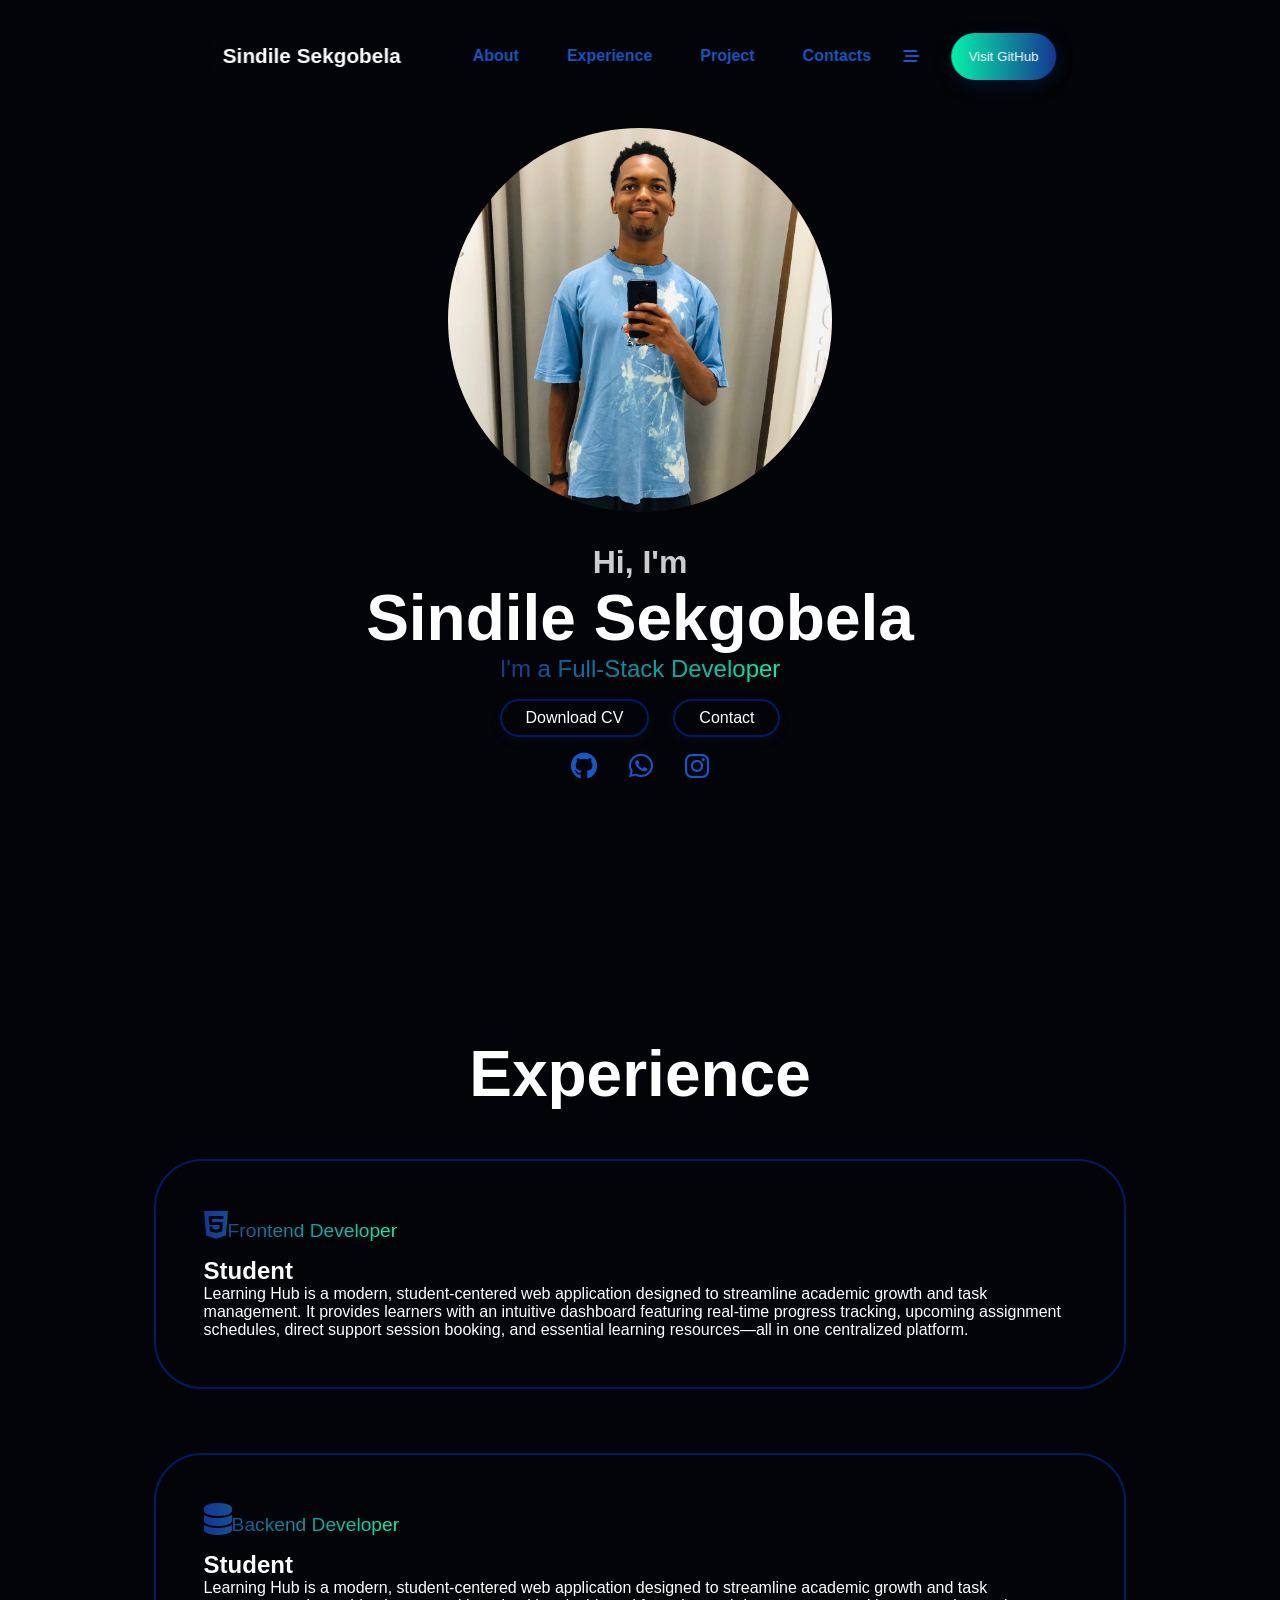
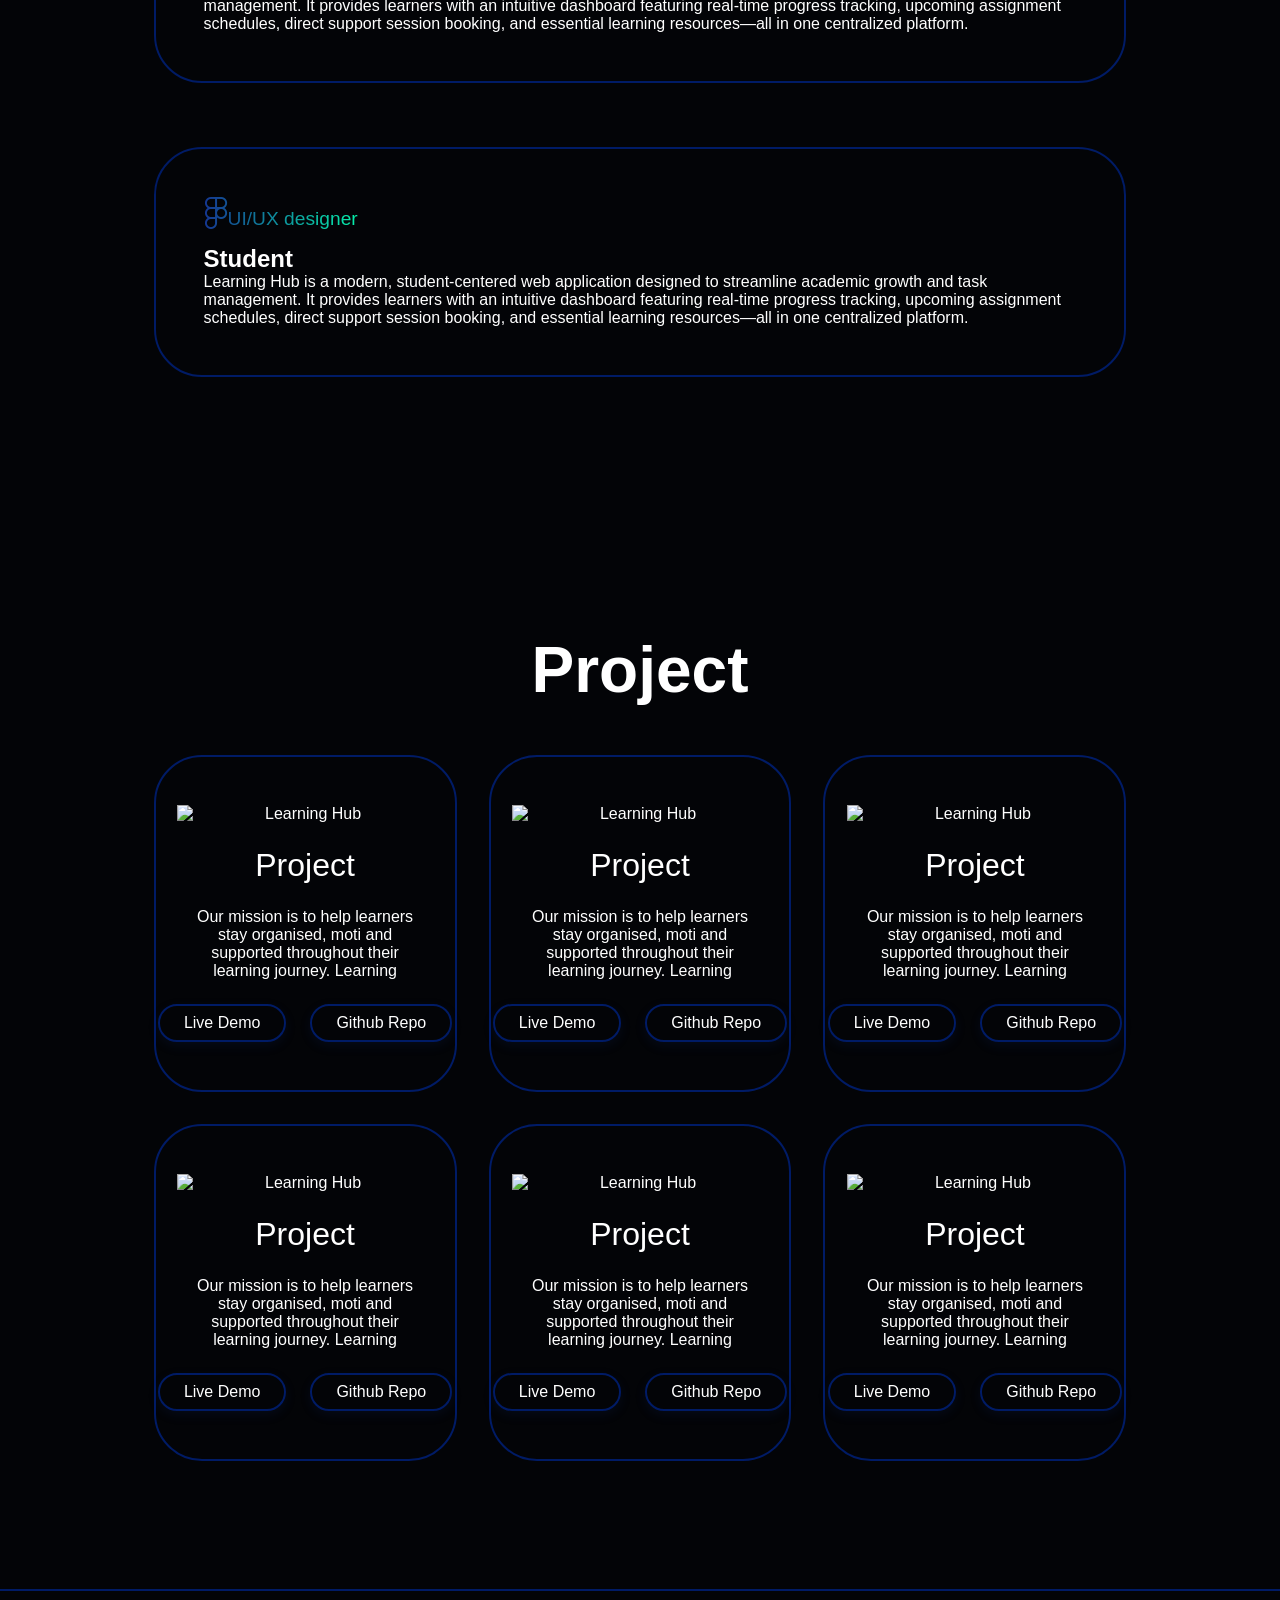
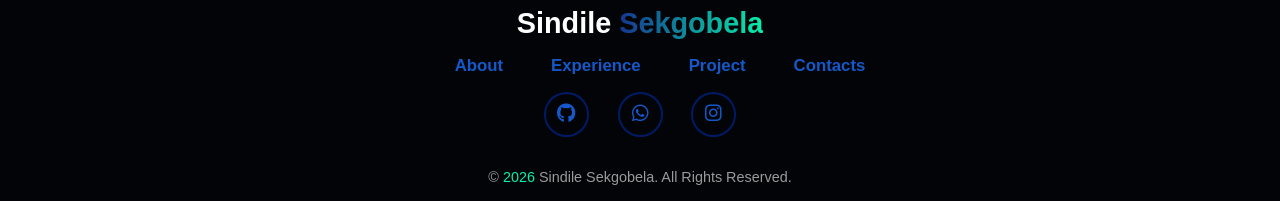
==== html/index.html @ c1a30d66 "first commit" ====
<!DOCTYPE html>
<html lang="en">
<head>
  <meta charset="UTF-8">
  <meta name="viewport" content="width=device-width, initial-scale=1.0">
  <title>Portfolio</title>
  <link rel="stylesheet" href="../css/index.css">
  <link rel="stylesheet" href="https://cdnjs.cloudflare.com/ajax/libs/font-awesome/6.5.1/css/all.min.css">
</head>
<body>
  
<header class="header">
  <a href="index.html" class="logo">
    <span>Sindile Sekgobela</span>
  </a>
  <ul class="nav-links">
    <li>
      <a href="#about" class="nav-item">About</a>
    </li>
    <li>
      <a href="#experience" class="nav-item">Experience</a>
    </li>
    <li>
      <a href="#projects" class="nav-item">Project</a>
    </li>
    <li>
      <a href="#contacts" class="nav-item">Contacts</a>
    </li>
  </ul>
  <i class="fa-solid fa-bars-staggered" id="info-box"></i>

  <button class="visit-btn" data-url="https://github.com/Sindile10">Visit GitHub</button>
</header>

<main>
  <section class="about" id="about">
    <div class="about-container">
      <img src="../img/profile3.jpg" alt="Sindile Sekgobela Profile">

      <div class="info-box">

        <div class="text">
          <h3>Hi, I'm</h3>
          <h1>Sindile Sekgobela</h1>
          <span>I'm a Full-Stack Developer</span>
        </div>

        <div class="btn-group">
          <div class="btn">Download CV</div>
          <div class="btn">Contact</div>
        </div>

        <div class="socials">
          <a href="#" class="social-icon" data-url="https://github.com/Sindile10" aria-label="GitHub"><i class="fa-brands fa-github"></i></a>
          <a href="#" class="social-icon" data-url="https://wa.me/0724755319" aria-label="WhatsApp"><i class="fa-brands fa-whatsapp"></i></a>
          <a href="#" class="social-icon" data-url="https://www.instagram.com/bunn_bunn1015" aria-label="Instagram"><i class="fa-brands fa-instagram"></i></a>

        </div>

      </div>
    </div>
  </section>

  <section class="experience" id="experience">

    <h2 class="section-title">Experience</h2>

    <div class="experience-info">

      <div class="grid-card">
        <span><i class="fa-brands fa-html5"></i>Frontend Developer</span>
        <h2>Student</h2>
        <p>Learning Hub is a modern, student-centered web application designed to streamline academic growth and task management. It provides learners with an intuitive dashboard featuring real-time progress tracking, upcoming assignment schedules, direct support session booking, and essential learning resources—all in one centralized platform.</p>
      </div>
      <div class="grid-card">
        <span><i class="fa-solid fa-database"></i>Backend Developer</span>
        <h2>Student</h2>
        <p>Learning Hub is a modern, student-centered web application designed to streamline academic growth and task management. It provides learners with an intuitive dashboard featuring real-time progress tracking, upcoming assignment schedules, direct support session booking, and essential learning resources—all in one centralized platform.</p>
      </div>
      
      <div class="grid-card">
        <span><i class="fa-brands fa-figma"></i>UI/UX designer</span>
        <h2>Student</h2>
        <p>Learning Hub is a modern, student-centered web application designed to streamline academic growth and task management. It provides learners with an intuitive dashboard featuring real-time progress tracking, upcoming assignment schedules, direct support session booking, and essential learning resources—all in one centralized platform.</p>
      </div>
    </div>
  </section>  

  <section class="projects" id="projects">
    
    <h2 class="section-title">Project</h2>

    <div class="project-grid">

      <div class="project-card">

        <img src="https://placehold.co/300x200/153691/ffffff?text=Learning+Hub" alt="Learning Hub" >
        <h3>Project</h3>
        <p>Our mission is to help learners stay organised, moti and supported throughout their learning journey. Learning</p>
        <div class="btn-group">
          <div class="btn" data-url="https://example.com">Live Demo</div>
          <div class="btn" data-url="https://github.com/Sindile10">Github Repo</div>
        </div>
      </div>
      
      <div class="project-card">

        <img src="https://placehold.co/300x200/153691/ffffff?text=Learning+Hub" alt="Learning Hub" >
        <h3>Project</h3>
        <p>Our mission is to help learners stay organised, moti and supported throughout their learning journey. Learning</p>
        <div class="btn-group">
          <div class="btn" data-url="https://example.com">Live Demo</div>
          <div class="btn" data-url="https://github.com/Sindile10">Github Repo</div>
        </div>
      </div>

      <div class="project-card">

        <img src="https://placehold.co/300x200/153691/ffffff?text=Learning+Hub" alt="Learning Hub" >
        <h3>Project</h3>
        <p>Our mission is to help learners stay organised, moti and supported throughout their learning journey. Learning</p>
        <div class="btn-group">
          <div class="btn" data-url="https://example.com">Live Demo</div>
          <div class="btn" data-url="https://github.com/Sindile10">Github Repo</div>
        </div>
      </div>

      <div class="project-card">

        <img src="https://placehold.co/300x200/153691/ffffff?text=Learning+Hub" alt="Learning Hub" >
        <h3>Project</h3>
        <p>Our mission is to help learners stay organised, moti and supported throughout their learning journey. Learning</p>
        <div class="btn-group">
          <div class="btn" data-url="https://example.com">Live Demo</div>
          <div class="btn" data-url="https://github.com/Sindile10">Github Repo</div>
        </div>
      </div>

      <div class="project-card">

        <img src="https://placehold.co/300x200/153691/ffffff?text=Learning+Hub" alt="Learning Hub" >
        <h3>Project</h3>
        <p>Our mission is to help learners stay organised, moti and supported throughout their learning journey. Learning</p>
        <div class="btn-group">
          <div class="btn" data-url="https://example.com">Live Demo</div>
          <div class="btn" data-url="https://github.com/Sindile10">Github Repo</div>
        </div>
      </div>

      <div class="project-card">

        <img src="https://placehold.co/300x200/153691/ffffff?text=Learning+Hub" alt="Learning Hub" >
        <h3>Project</h3>
        <p>Our mission is to help learners stay organised, moti and supported throughout their learning journey. Learning</p>
        <div class="btn-group">
          <div class="btn" data-url="https://example.com">Live Demo</div>
          <div class="btn" data-url="https://github.com/Sindile10">Github Repo</div>
        </div>
      </div>
    </div>
  </section>
</main>

<!-- Centered Footer Section -->
<footer class="footer" id="contacts">
  <div class="footer-container">
    <a href="#about" class="footer-logo">
      Sindile <span>Sekgobela</span>
    </a>

    <ul class="footer-links">
      <li><a href="#about">About</a></li>
      <li><a href="#experience">Experience</a></li>
      <li><a href="#projects">Project</a></li>
      <li><a href="#contacts">Contacts</a></li>
    </ul>

    <div class="footer-socials">
      <a href="#" class="social-link" data-url="https://github.com/Sindile10" aria-label="GitHub"><i class="fa-brands fa-github"></i></a>
      <a href="#" class="social-link" data-url="https://wa.me/0724755319" aria-label="WhatsApp"><i class="fa-brands fa-whatsapp"></i></a>
      <a href="#" class="social-link" data-url="https://www.instagram.com/bunn_bunn1015" aria-label="Instagram"><i class="fa-brands fa-instagram"></i></a>
    </div>

    <div class="footer-divider"></div>

    <p class="footer-copyright">
      &copy; <span id="year">2026</span> Sindile Sekgobela. All Rights Reserved.
    </p>
  </div>
</footer>

<script src="../js/index.js"></script>
  <script>
  document.getElementById('year').textContent = new Date().getFullYear();
</script>

</body>
</html>
---- css/index.css ----
/* Original Styles preserved exactly */
*{
margin: 0;
padding: auto;
box-sizing: border-box;
font-family: 'Segoe UI', Tahoma, Geneva, Verdana, sans-serif;
text-decoration: none;
scroll-behavior: smooth;
list-style: none;
}
body {
min-height: 100vh;
display: flex;
flex-direction: column;
background-color: #030407;
color: #ffffff;
}
main {
flex: 1;
}
header {
position: fixed;
top: 1rem;
left: 50%;
transform: translateX(-50%);
display: flex;
align-items: center;
gap: 5rem;
justify-content: center;
background-color: #030407;
backdrop-filter: blur(8px);
color: #1558c9;
padding: 0.5rem 1.5rem;
border-radius: 2.5rem;
height: 5rem;
z-index: 1000;
}
.logo {
color: white;
font-size: 1.3rem;
font-weight: 600;
transition: 0.3s ease-in-out;
text-wrap: nowrap;
}
.logo:hover{
transform: scale(1.1);
}
.nav-links {
display: flex;
gap: 3rem;
}
li a{
position: relative;
color: #1558c9;
font-weight: 600;
}
li a::before {
position: absolute;
content: '';
width: 0;
left: 0;
height: 5px;
top: 25px;
border-radius: 1rem;
transition: 0.3s ease-in-out;
background: linear-gradient(to right,#153691, rgb(6, 240, 170));
}
li a:hover::before{
width: 100%;
}
.visit-btn {
padding: 1rem 1.1rem;
border-radius: 2rem;
border: none;
font-weight: 500;
color: white;
cursor: pointer;
text-wrap: nowrap;
transition: transform 0.2s ease, box-shadow 0.2s ease, filter 0.2s ease;
background: linear-gradient(to right,rgb(6, 240, 170), #153691);
box-shadow: 0 6px 18px rgba(21, 54, 145, 0.25);
}
.visit-btn:hover{
background: linear-gradient(to right,#153691, rgb(6, 240, 170));
transform: scale(1.03);
filter: brightness(1.05);
}
.visit-btn:active,
.btn:active {
transform: scale(0.96);
}
.visit-btn:focus-visible,
.btn:focus-visible {
outline: 3px solid rgba(6, 240, 170, 0.8);
outline-offset: 2px;
}
section {
min-height: 100vh;
padding: 8rem 12%;
width: 100%;
position: relative;
}
.about {
display: flex;
align-items: center;
justify-content: center;
}
.about .about-container {
display: flex;
align-items: center;
justify-content: center;
gap: 10rem;
}
.about img{
width: 30vw;
border-radius: 50%;
}
.info-box {
display: flex;
flex-direction: column;
text-align: center;
align-items: center;
justify-content: center;
gap: 1rem;
}
.info-box h3 {
font-size: 2rem;
font-weight: 600;
opacity: 0.8;
}
.info-box h1{
font-size: 4rem;
font-weight: 700;
}
.info-box span {
font-size: 1.5rem;
background: linear-gradient(to right,#153691, rgb(6, 240, 170));
background-clip: text;
-webkit-background-clip: text;
color: transparent;
}
.btn-group {
display: flex;
gap: 1.5rem;
}
.btn {
border-radius: 3rem;
padding: 0.5rem 1.5rem;
border: 2px solid #001b66;
cursor: pointer;
font-weight: 500;
text-wrap: nowrap;
transition: transform 0.2s ease, background 0.2s ease, color 0.2s ease, box-shadow 0.2s ease;
box-shadow: 0 4px 12px rgba(21, 54, 145, 0.12);
}
.btn:hover{
background: linear-gradient(to right,#153691, rgb(6, 240, 170));
color: white;
transform: translateY(-2px);
}
.btn:active {
transform: scale(0.96);
}
.socials {
display: flex;
gap: 2rem;
}

.social-icon,
.social-link {
  display: inline-flex;
  align-items: center;
  justify-content: center;
  text-decoration: none;
  cursor: pointer;
  transition: all 0.3s ease-in-out;
}

.socials i {
font-size: 1.7rem;
transition: ease-in-out;
cursor: pointer;
color: #1558c9;
}
.socials a:hover i,
.footer-socials a:hover i {
transform: scale(1.2);
color: #06f0aa;
}
.socials a:active,
.footer-socials a:active {
transform: scale(0.92);
}
.section-title {
text-align: center;
font-size: 4rem;
font-weight: 600;
margin-bottom: 3rem;
}
.experience-info {
display: flex;
align-items: center;
justify-content: center;
gap: 4rem;
}
.grid {
display: grid;
grid-template-columns: repeat(2,1fr);
gap: 2rem;
}
.grid-card {
border: 2px solid #001b66;
border-radius: 3rem;
padding: 3rem;
display: flex;
flex-direction: column;
align-items: baseline;
justify-content: left;
cursor: pointer;
transition: ease-in-out;
}
.grid-card:hover {
transform: scale(1.05);
background-color: black;
color: white;
}
.grid-card i {
font-size: 2rem;
margin-bottom: 1rem;
}
.grid-card span {
font-size: 1.2rem;
font-weight: 500;
background: linear-gradient(to right,#153691, #06f0aa);
background-clip: text;
-webkit-background-clip: text;
color: transparent;
}
::-webkit-scrollbar{
width: 20px;
}
::-webkit-scrollbar-track {
background-color: white;
}
::-webkit-scrollbar-thumb{
background: linear-gradient(to bottom,#153691, #06f0aa);
border-radius: 3rem;
}
.project-grid {
display: grid;
grid-template-columns: repeat(auto-fit, minmax(300px,1fr));
gap: 2rem;
}
.project-card {
padding: 3rem 2rem;
display: flex;
flex-direction: column;
align-items: center;
justify-content: center;
text-align: center;
gap: 1.5rem;
border: 2px solid #001b66;
border-radius: 3rem;
cursor: pointer;
transition: 0.3s ease-in-out;
}
.project-card:hover {
background-color: black;
color: white;
transform: translateY(-10px) scale(1.03);
}
.project-card img {
width: 20vw;
}
.project-card h3 {
font-size: 2rem;
font-weight: 500;
}

.footer {
width: 100%;
background-color: #030407;
border-top: 2px solid #001b66;
padding: 1rem 2rem 1rem;
display: flex;
flex-direction: column;
align-items: center;
justify-content: center;
text-align: center;
margin-top: auto;
}
.footer-container {
max-width: 800px;
width: 100%;
display: flex;
flex-direction: column;
align-items: center;
gap: 1rem;
text-align: center;
justify-content: center;
}
.footer-logo {
font-size: 1.8rem;
font-weight: 700;
color: #ffffff;
transition: 0.3s ease;
}
.footer-logo span {
background: linear-gradient(to right, #153691, #06f0aa);
background-clip: text;
-webkit-background-clip: text;
color: transparent;
}
.footer-links {
display: flex;
justify-content: center;
align-items: center;
gap: 3rem;
flex-wrap: wrap;
}
.footer-links a {
color: #1558c9;
font-weight: 600;
transition: 0.3s ease-in-out;
font-size: 1.05rem;
}
.footer-links a:hover {
color: #06f0aa;
transform: translateY(-2px);
}
.footer-links a:active {
transform: scale(0.96);
}
.footer-socials {
display: flex;
justify-content: center;
gap: 1.8rem;
}
.footer-socials a {
width: 45px;
height: 45px;
border-radius: 50%;
border: 2px solid #001b66;
display: flex;
align-items: center;
justify-content: center;
color: #1558c9;
font-size: 1.2rem;
transition: all 0.3s ease-in-out;
background: rgba(3, 4, 7, 0.6);
cursor: pointer;
}
.footer-socials a:hover {
background: linear-gradient(to right, #153691, #06f0aa);
color: #ffffff;
border-color: #06f0aa;
transform: translateY(-5px) scale(1.1);
box-shadow: 0 5px 15px rgba(6, 240, 170, 0.2);
}
.footer-socials a:active {
transform: scale(0.9) translateY(0);
box-shadow: 0 2px 8px rgba(6, 240, 170, 0.25);
}

.footer-copyright {
color: rgba(255, 255, 255, 0.6);
font-size: 0.9rem;
font-weight: 400;
}
.footer-copyright span {
color: #06f0aa;
}

@media (max-width: 1280px) {
  header {
    padding: 1rem;
    gap: 2rem;
  }
  .about .about-container {
    flex-direction: column;
    gap: 2rem;
  }
  .experience-info {
    flex-direction: column;
  }
  .input-box input {
    padding: 2rem 5rem;
  }
  .input-box input::placeholder {
    font-size: 0.9rem;
  }
  .input-box i {
    font-size: 2.5rem;
  }
}

  @media (max-width: 768px) {
    .about img {
      width: 50vw;
    }
    .info-box h1 {
      font-size: 3rem;
    }
    .info-box span {
      font-size: 1.2rem;
    }
    .section-title {
      font-size: 3rem;
    }
    
}
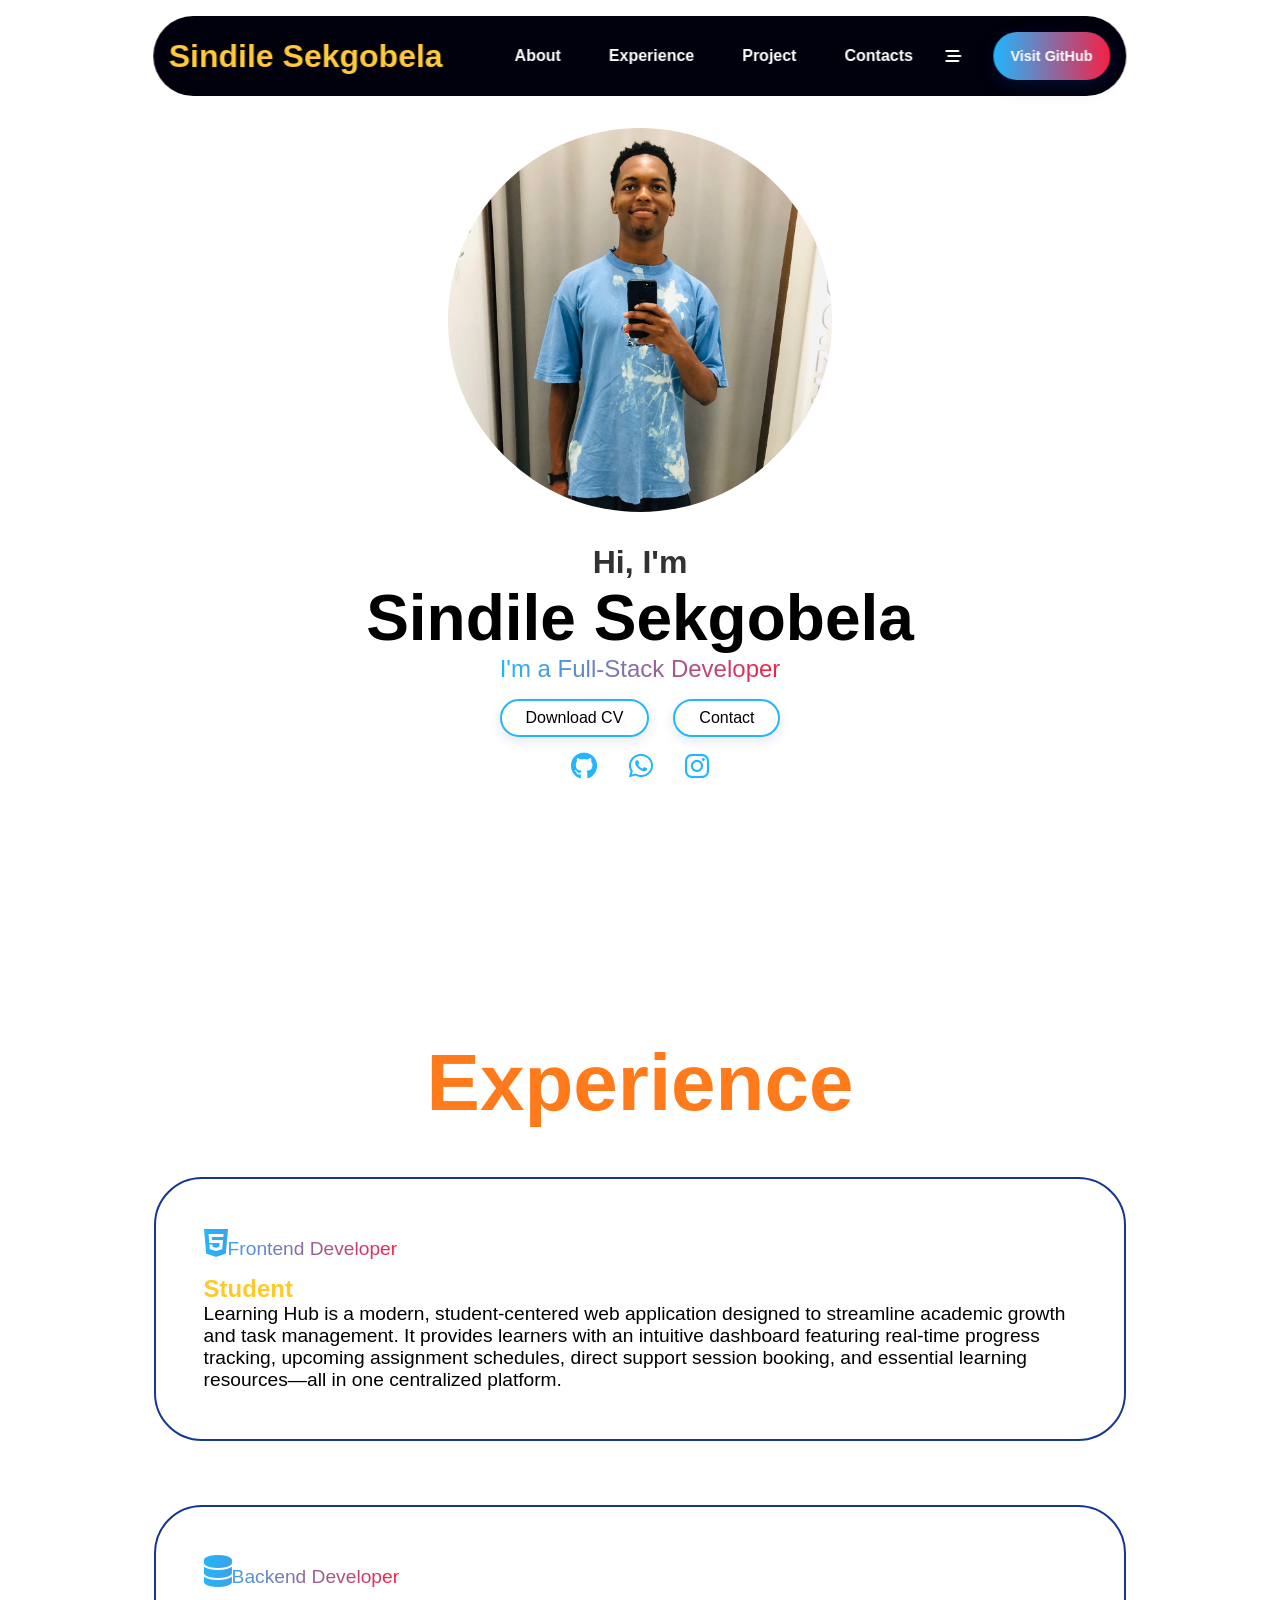
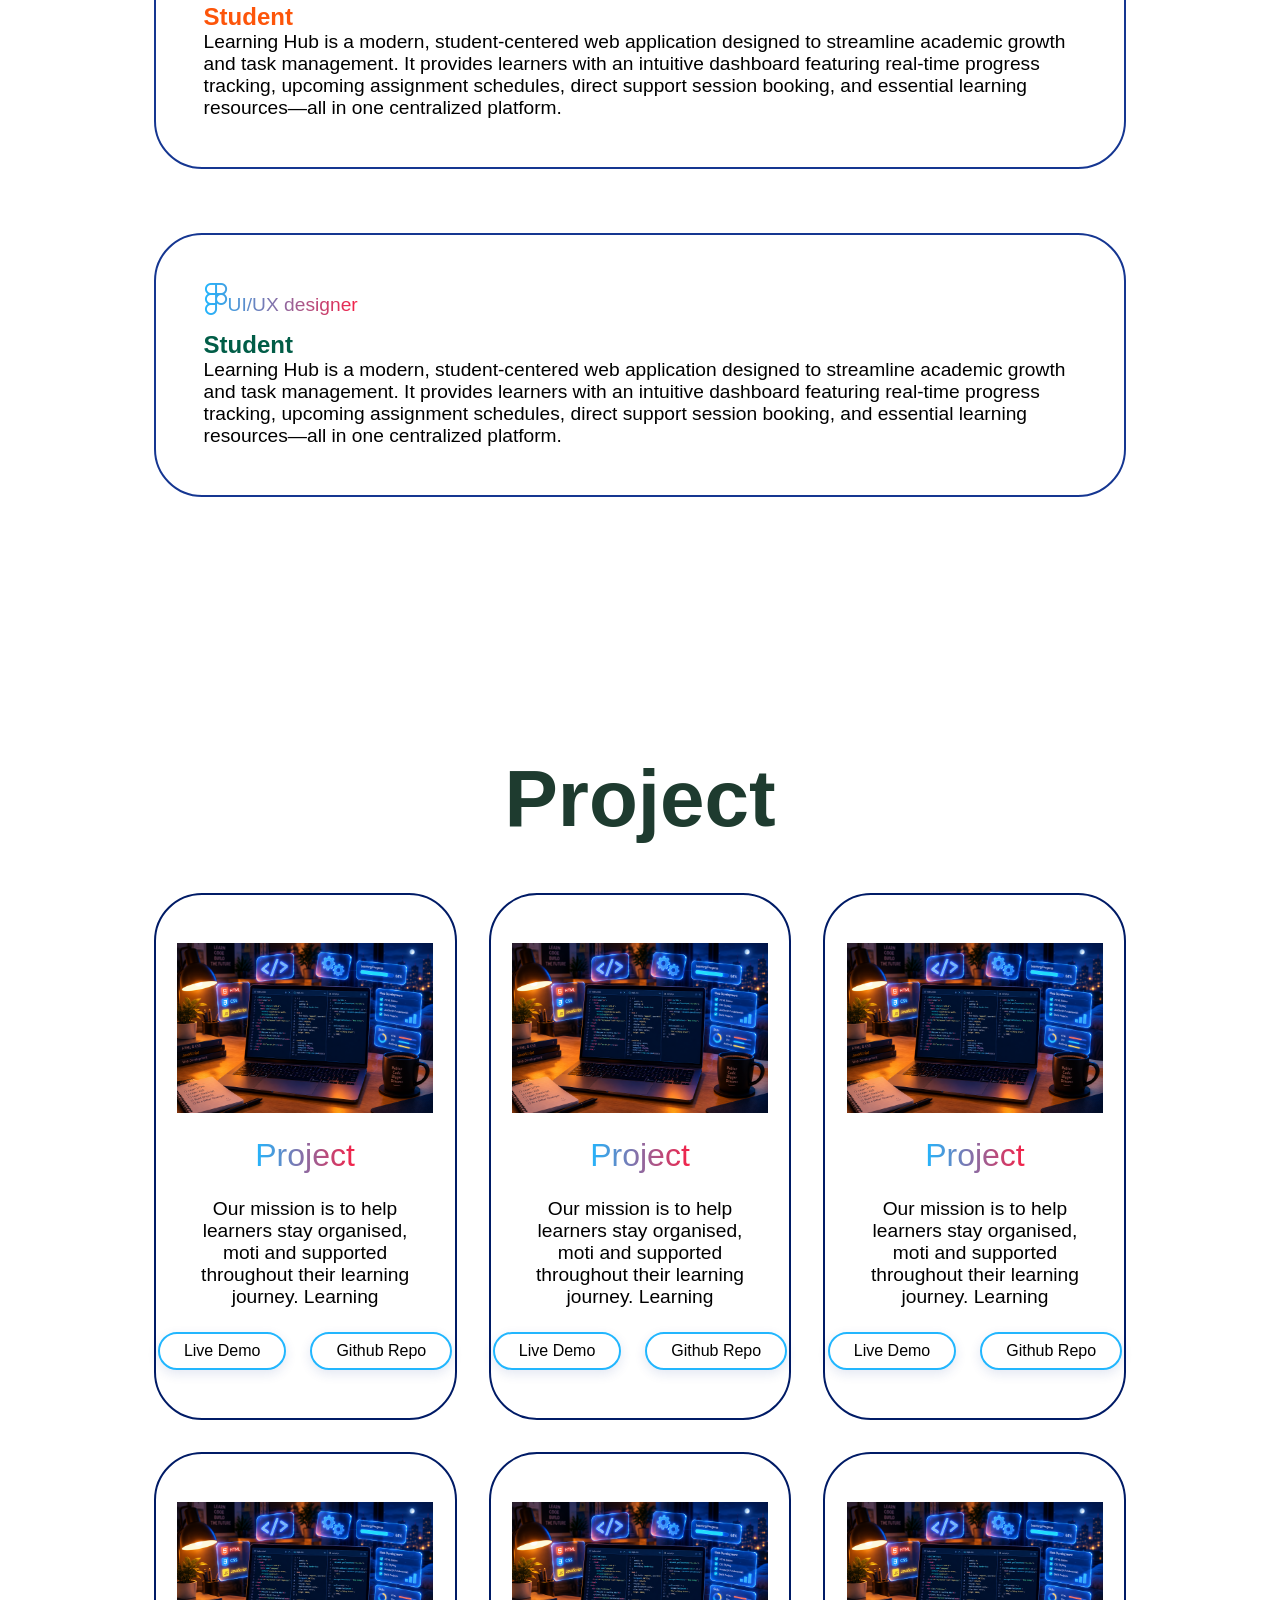
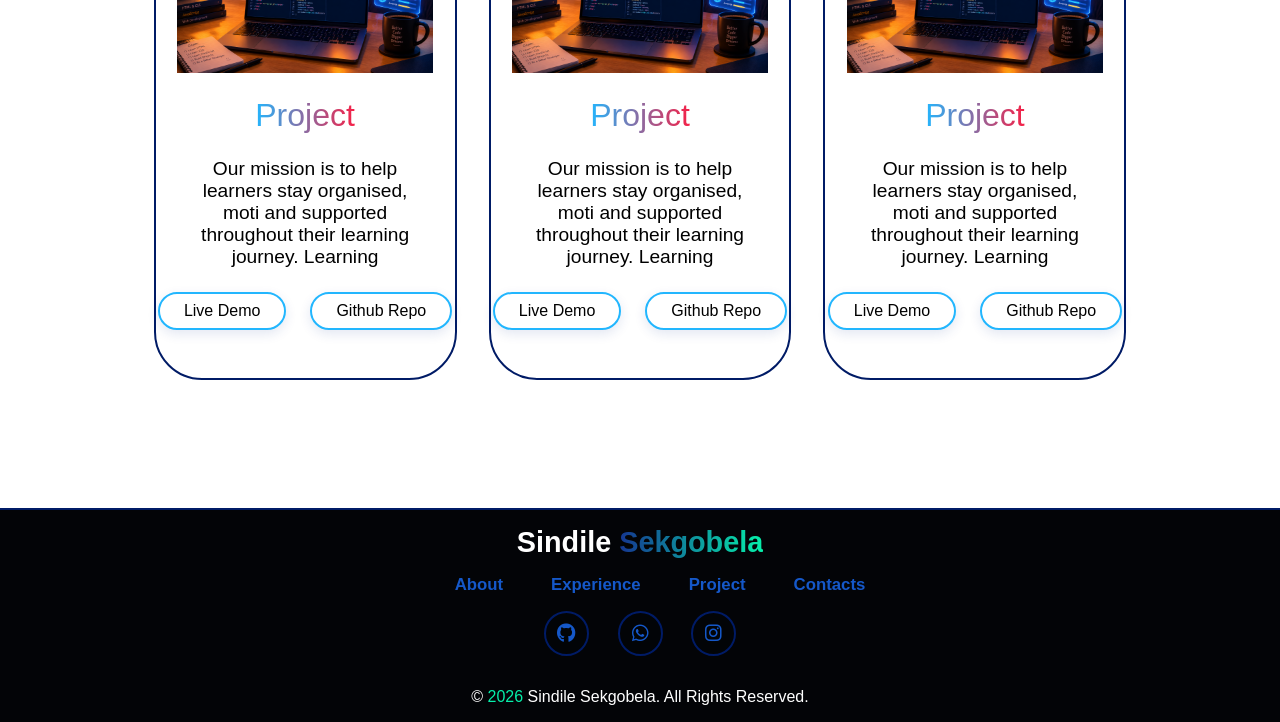
==== commit 03f3a428: "UI/UX design done" ====
--- a/html/index.html
+++ b/html/index.html
@@ -69,18 +69,19 @@
 
       <div class="grid-card">
         <span><i class="fa-brands fa-html5"></i>Frontend Developer</span>
-        <h2>Student</h2>
+        <h2 class="student">Student</h2>
         <p>Learning Hub is a modern, student-centered web application designed to streamline academic growth and task management. It provides learners with an intuitive dashboard featuring real-time progress tracking, upcoming assignment schedules, direct support session booking, and essential learning resources—all in one centralized platform.</p>
       </div>
+      
       <div class="grid-card">
         <span><i class="fa-solid fa-database"></i>Backend Developer</span>
-        <h2>Student</h2>
+        <h2 class="student1">Student</h2>
         <p>Learning Hub is a modern, student-centered web application designed to streamline academic growth and task management. It provides learners with an intuitive dashboard featuring real-time progress tracking, upcoming assignment schedules, direct support session booking, and essential learning resources—all in one centralized platform.</p>
       </div>
       
       <div class="grid-card">
         <span><i class="fa-brands fa-figma"></i>UI/UX designer</span>
-        <h2>Student</h2>
+        <h2 class="student2">Student</h2>
         <p>Learning Hub is a modern, student-centered web application designed to streamline academic growth and task management. It provides learners with an intuitive dashboard featuring real-time progress tracking, upcoming assignment schedules, direct support session booking, and essential learning resources—all in one centralized platform.</p>
       </div>
     </div>
@@ -94,7 +95,7 @@
 
       <div class="project-card">
 
-        <img src="https://placehold.co/300x200/153691/ffffff?text=Learning+Hub" alt="Learning Hub" >
+        <img src="../img/Learning Hub.png" alt="Learning Hub" >
         <h3>Project</h3>
         <p>Our mission is to help learners stay organised, moti and supported throughout their learning journey. Learning</p>
         <div class="btn-group">
@@ -105,7 +106,7 @@
       
       <div class="project-card">
 
-        <img src="https://placehold.co/300x200/153691/ffffff?text=Learning+Hub" alt="Learning Hub" >
+        <img src="../img/Learning Hub.png" alt="Learning Hub" >
         <h3>Project</h3>
         <p>Our mission is to help learners stay organised, moti and supported throughout their learning journey. Learning</p>
         <div class="btn-group">
@@ -116,7 +117,7 @@
 
       <div class="project-card">
 
-        <img src="https://placehold.co/300x200/153691/ffffff?text=Learning+Hub" alt="Learning Hub" >
+        <img src="../img/Learning Hub.png" alt="Learning Hub" >
         <h3>Project</h3>
         <p>Our mission is to help learners stay organised, moti and supported throughout their learning journey. Learning</p>
         <div class="btn-group">
@@ -127,7 +128,7 @@
 
       <div class="project-card">
 
-        <img src="https://placehold.co/300x200/153691/ffffff?text=Learning+Hub" alt="Learning Hub" >
+        <img src="../img/Learning Hub.png" alt="Learning Hub" >
         <h3>Project</h3>
         <p>Our mission is to help learners stay organised, moti and supported throughout their learning journey. Learning</p>
         <div class="btn-group">
@@ -138,7 +139,7 @@
 
       <div class="project-card">
 
-        <img src="https://placehold.co/300x200/153691/ffffff?text=Learning+Hub" alt="Learning Hub" >
+        <img src="../img/Learning Hub.png" alt="Learning Hub" >
         <h3>Project</h3>
         <p>Our mission is to help learners stay organised, moti and supported throughout their learning journey. Learning</p>
         <div class="btn-group">
@@ -149,7 +150,7 @@
 
       <div class="project-card">
 
-        <img src="https://placehold.co/300x200/153691/ffffff?text=Learning+Hub" alt="Learning Hub" >
+        <img src="../img/Learning Hub.png" alt="Learning Hub" >
         <h3>Project</h3>
         <p>Our mission is to help learners stay organised, moti and supported throughout their learning journey. Learning</p>
         <div class="btn-group">
--- a/css/index.css
+++ b/css/index.css
@@ -12,12 +12,15 @@
 min-height: 100vh;
 display: flex;
 flex-direction: column;
-background-color: #030407;
-color: #ffffff;
+background-color: white;
 }
 main {
 flex: 1;
 }
+h1 {
+  color: #000000;
+}
+
 header {
 position: fixed;
 top: 1rem;
@@ -27,18 +30,18 @@
 align-items: center;
 gap: 5rem;
 justify-content: center;
-background-color: #030407;
+background-color: #01010d;
 backdrop-filter: blur(8px);
-color: #1558c9;
+color: #ffffff;
 padding: 0.5rem 1.5rem;
 border-radius: 2.5rem;
 height: 5rem;
 z-index: 1000;
 }
 .logo {
-color: white;
-font-size: 1.3rem;
-font-weight: 600;
+color: #ffca3a;
+font-size: 2rem;
+font-weight: 800;
 transition: 0.3s ease-in-out;
 text-wrap: nowrap;
 }
@@ -49,10 +52,11 @@
 display: flex;
 gap: 3rem;
 }
+
 li a{
 position: relative;
-color: #1558c9;
-font-weight: 600;
+color: #ffffff;
+font-weight: 700;
 }
 li a::before {
 position: absolute;
@@ -63,27 +67,33 @@
 top: 25px;
 border-radius: 1rem;
 transition: 0.3s ease-in-out;
-background: linear-gradient(to right,#153691, rgb(6, 240, 170));
+background: linear-gradient(to right,#22b6fe, #f62046);
 }
 li a:hover::before{
 width: 100%;
+}
+
+.nav-links :hover{
+  color: #22b6fe;
+transform: translateY(-1px);
 }
 .visit-btn {
 padding: 1rem 1.1rem;
 border-radius: 2rem;
 border: none;
-font-weight: 500;
-color: white;
+font-weight: 700;
+font-size: 0.9rem;
+color: #ffffff;
 cursor: pointer;
 text-wrap: nowrap;
 transition: transform 0.2s ease, box-shadow 0.2s ease, filter 0.2s ease;
-background: linear-gradient(to right,rgb(6, 240, 170), #153691);
+background: linear-gradient(to right,#22b6fe, #f62046);
 box-shadow: 0 6px 18px rgba(21, 54, 145, 0.25);
 }
 .visit-btn:hover{
-background: linear-gradient(to right,#153691, rgb(6, 240, 170));
-transform: scale(1.03);
-filter: brightness(1.05);
+background: linear-gradient(to right,#f62046, #22b6fe);
+transform: scale(1.01);
+filter: brightness(1.1);
 }
 .visit-btn:active,
 .btn:active {
@@ -134,7 +144,7 @@
 }
 .info-box span {
 font-size: 1.5rem;
-background: linear-gradient(to right,#153691, rgb(6, 240, 170));
+background: linear-gradient(to right,#22b6fe, #f62046);
 background-clip: text;
 -webkit-background-clip: text;
 color: transparent;
@@ -146,7 +156,7 @@
 .btn {
 border-radius: 3rem;
 padding: 0.5rem 1.5rem;
-border: 2px solid #001b66;
+border: 2px solid #22b6fe;
 cursor: pointer;
 font-weight: 500;
 text-wrap: nowrap;
@@ -154,12 +164,12 @@
 box-shadow: 0 4px 12px rgba(21, 54, 145, 0.12);
 }
 .btn:hover{
-background: linear-gradient(to right,#153691, rgb(6, 240, 170));
-color: white;
+background: #f62046;
+color: #ffffff;
 transform: translateY(-2px);
 }
 .btn:active {
-transform: scale(0.96);
+transform: scale(1.1);
 }
 .socials {
 display: flex;
@@ -180,12 +190,12 @@
 font-size: 1.7rem;
 transition: ease-in-out;
 cursor: pointer;
-color: #1558c9;
+color: #22b6fe;
 }
 .socials a:hover i,
 .footer-socials a:hover i {
 transform: scale(1.2);
-color: #06f0aa;
+color: #f62046;
 }
 .socials a:active,
 .footer-socials a:active {
@@ -193,9 +203,13 @@
 }
 .section-title {
 text-align: center;
-font-size: 4rem;
-font-weight: 600;
 margin-bottom: 3rem;
+background-color: #ff7a1a;
+background-clip: text;
+-webkit-background-clip: text;
+color: transparent;
+font-weight: 900;
+font-size: 5rem;
 }
 .experience-info {
 display: flex;
@@ -209,7 +223,7 @@
 gap: 2rem;
 }
 .grid-card {
-border: 2px solid #001b66;
+border: 2px solid #153691;
 border-radius: 3rem;
 padding: 3rem;
 display: flex;
@@ -221,7 +235,7 @@
 }
 .grid-card:hover {
 transform: scale(1.05);
-background-color: black;
+background-color: #22b5fe96;
 color: white;
 }
 .grid-card i {
@@ -231,7 +245,7 @@
 .grid-card span {
 font-size: 1.2rem;
 font-weight: 500;
-background: linear-gradient(to right,#153691, #06f0aa);
+background: linear-gradient(to right,#22b6fe, #f62046);
 background-clip: text;
 -webkit-background-clip: text;
 color: transparent;
@@ -265,9 +279,17 @@
 transition: 0.3s ease-in-out;
 }
 .project-card:hover {
-background-color: black;
+background-color: #22b5fe96;
 color: white;
 transform: translateY(-10px) scale(1.03);
+}
+.project-card h3 {
+font-size: 1.2rem;
+font-weight: 500;
+background: linear-gradient(to right,#22b6fe, #f62046);
+background-clip: text;
+-webkit-background-clip: text;
+color: transparent;
 }
 .project-card img {
 width: 20vw;
@@ -363,8 +385,8 @@
 }
 
 .footer-copyright {
-color: rgba(255, 255, 255, 0.6);
-font-size: 0.9rem;
+color: #ffffff;
+font-size: 1rem;
 font-weight: 400;
 }
 .footer-copyright span {
@@ -408,4 +430,40 @@
       font-size: 3rem;
     }
     
+}
+
+.section-title {
+  background-color: #ff7a1a;
+  background-clip: text;
+-webkit-background-clip: text;
+color: transparent;
+font-weight: 900;
+font-size: 5rem;
+}
+
+.projects h2 {
+  background-color: #1e3b2f;
+  background-clip: text;
+-webkit-background-clip: text;
+color: transparent;
+font-weight: 900;
+font-size: 5rem;
+}
+
+p {
+  font-weight: 500;
+  font-size: 1.2rem;
+}
+
+.student {
+  color: #ffc928;
+  font-weight: 800;
+}
+.student1 {
+  color: #fd550a;
+   font-weight: 800;
+}
+.student2 {
+  color: #015d47;
+   font-weight: 800;
 }
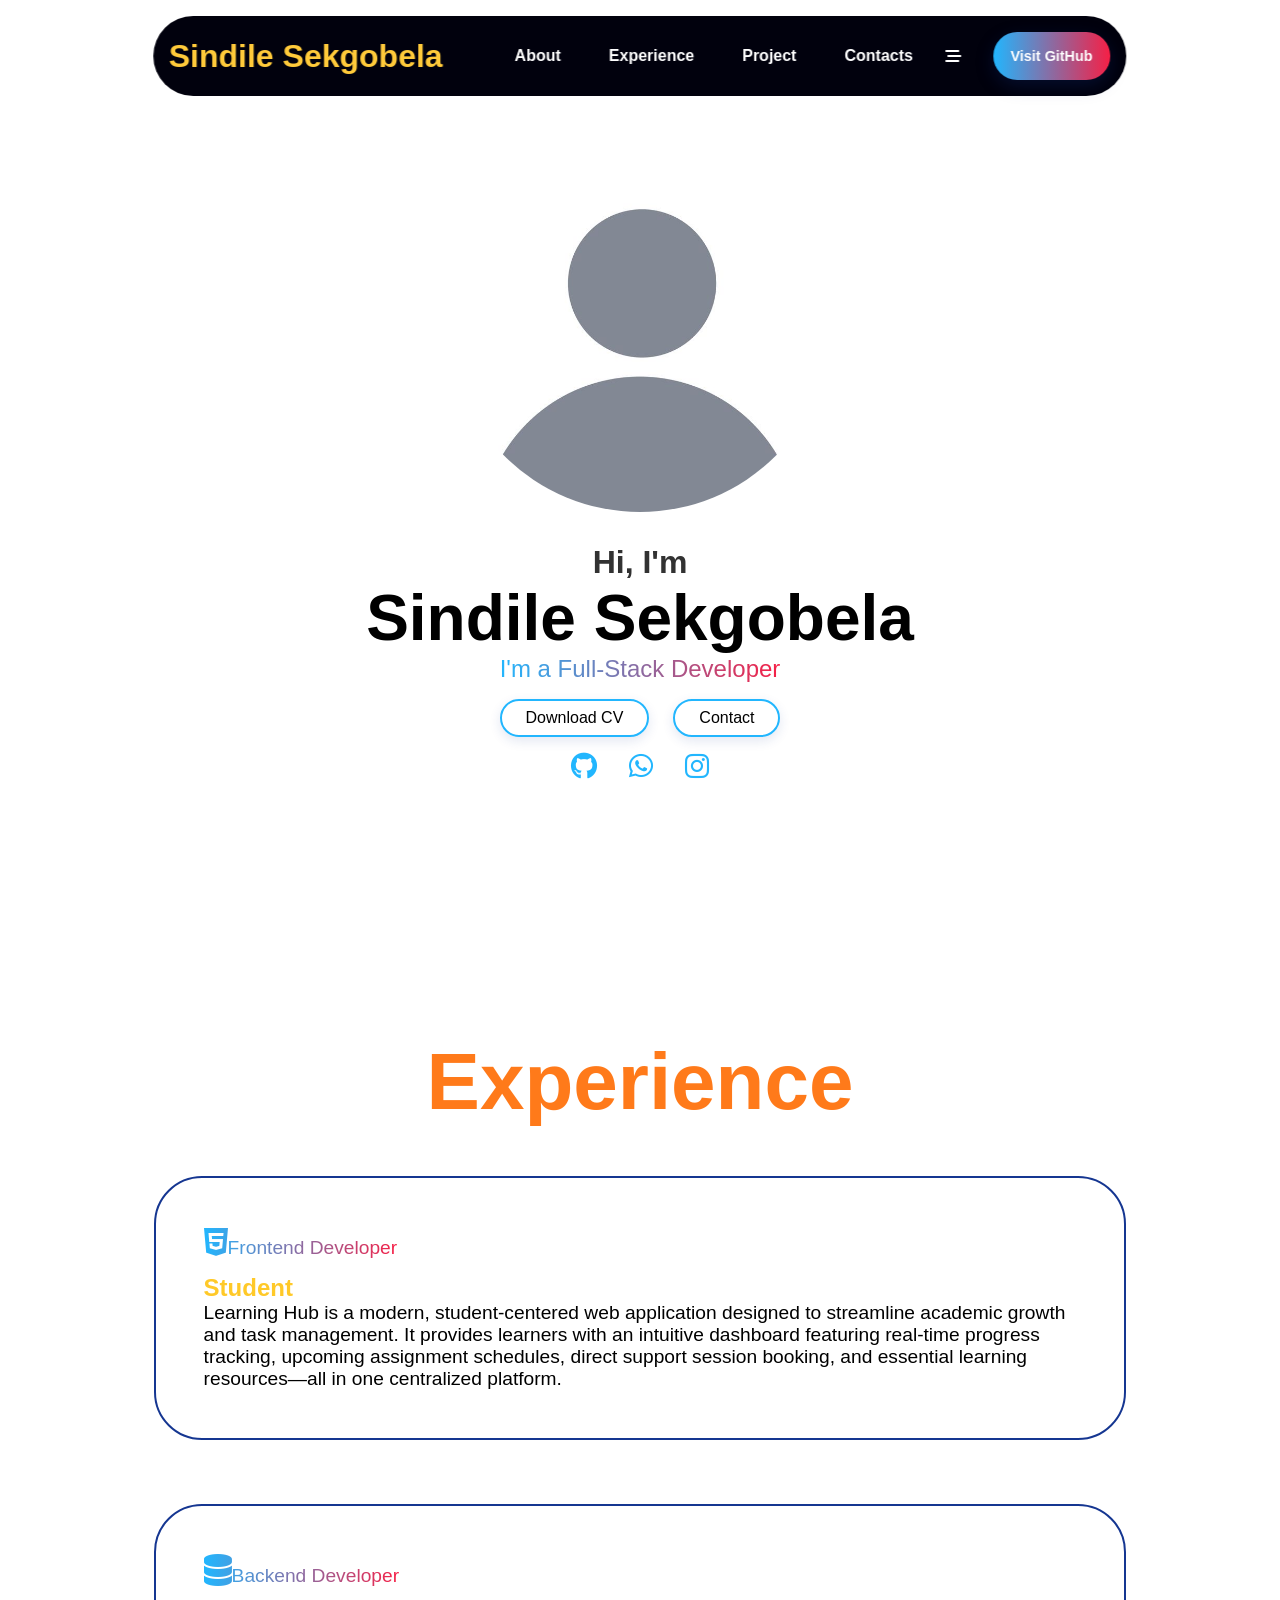
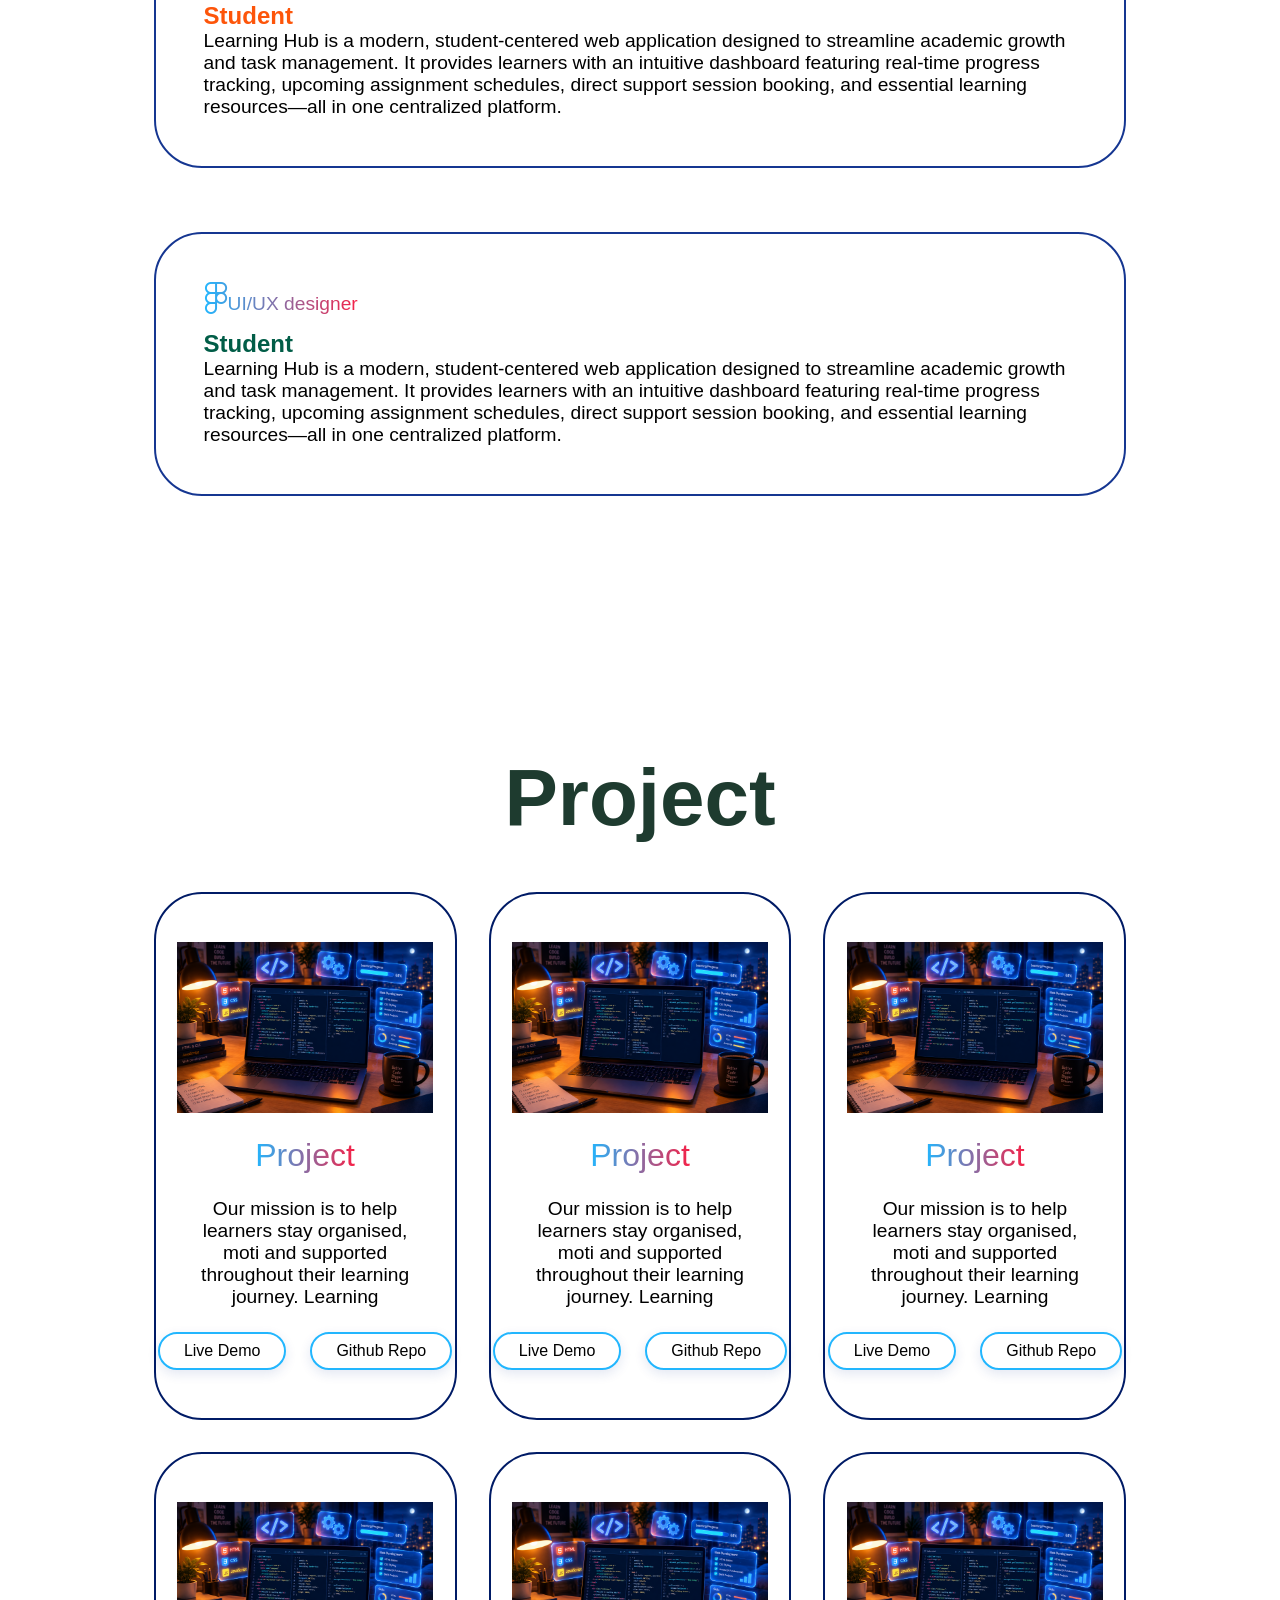
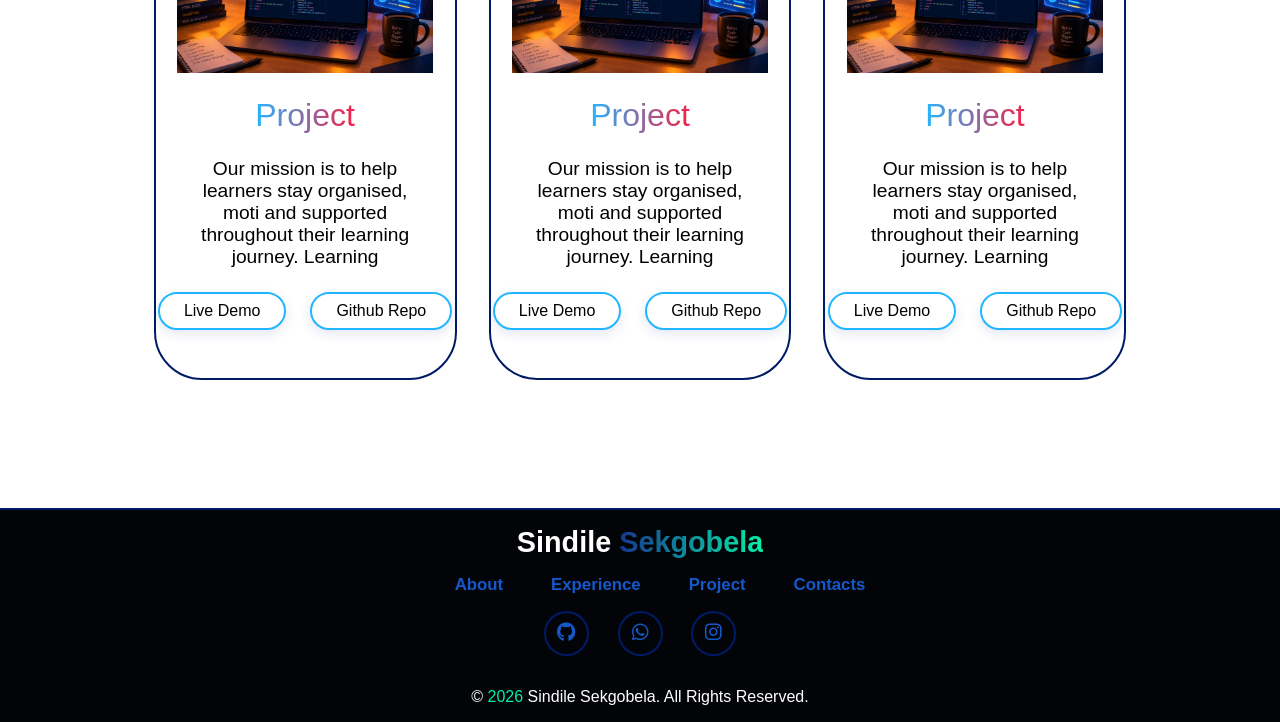
==== commit 8737322a: "Profile Added" ====
--- a/html/index.html
+++ b/html/index.html
@@ -35,7 +35,7 @@
 <main>
   <section class="about" id="about">
     <div class="about-container">
-      <img src="../img/profile3.jpg" alt="Sindile Sekgobela Profile">
+      <img src="../img/profile4.jpg" alt="Sindile Sekgobela Profile">
 
       <div class="info-box">
 
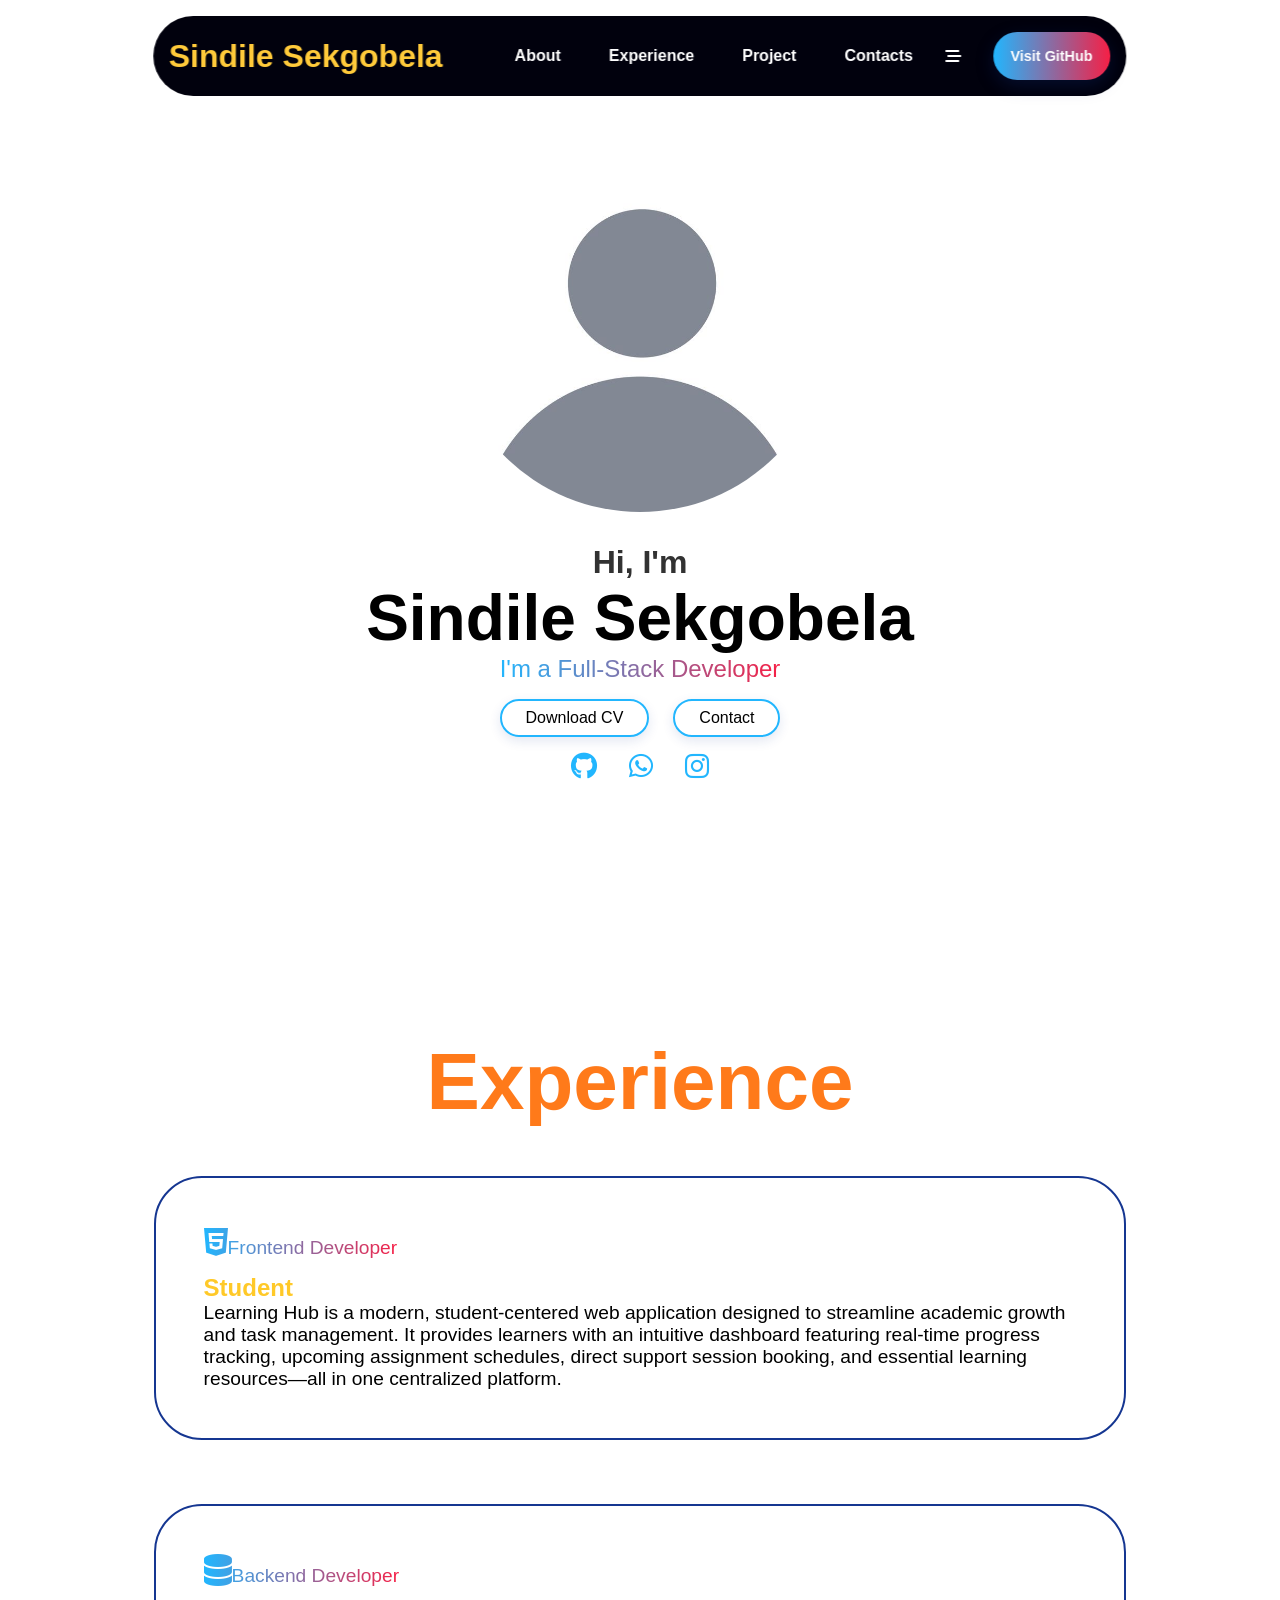
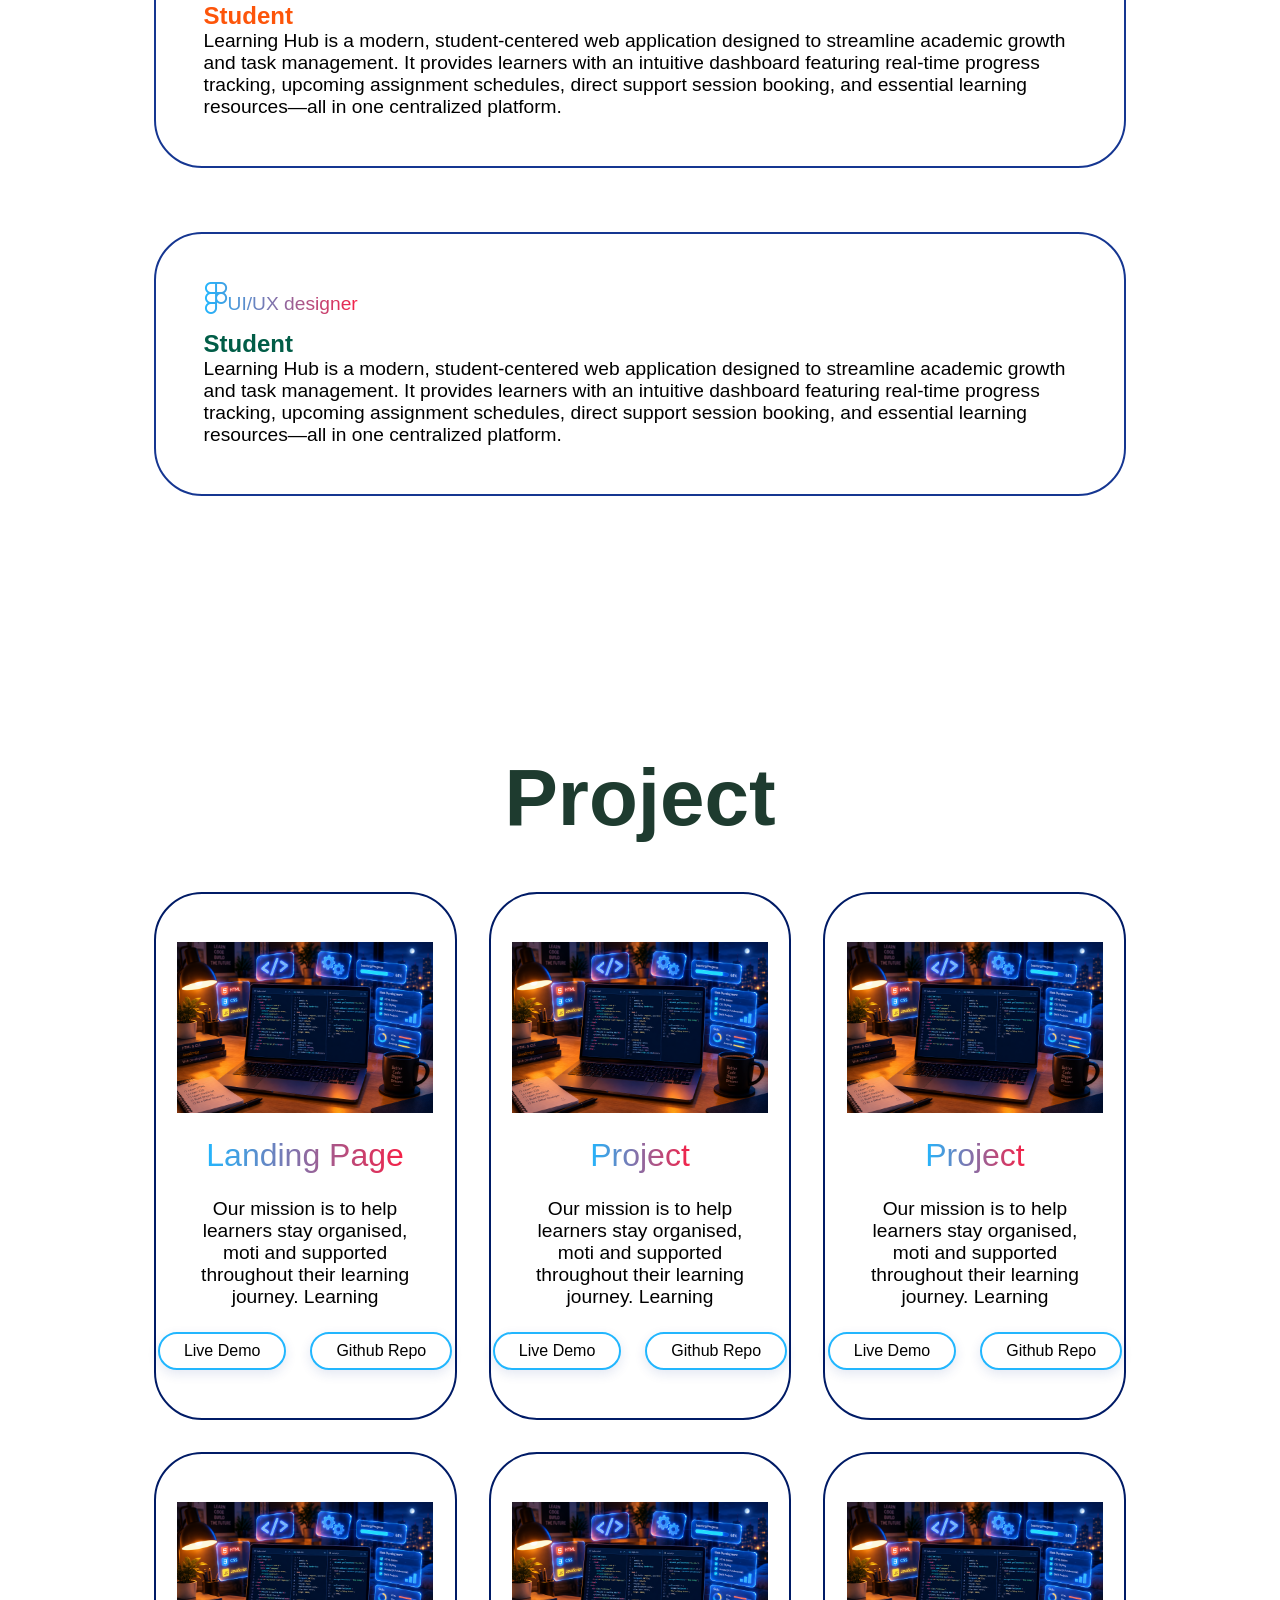
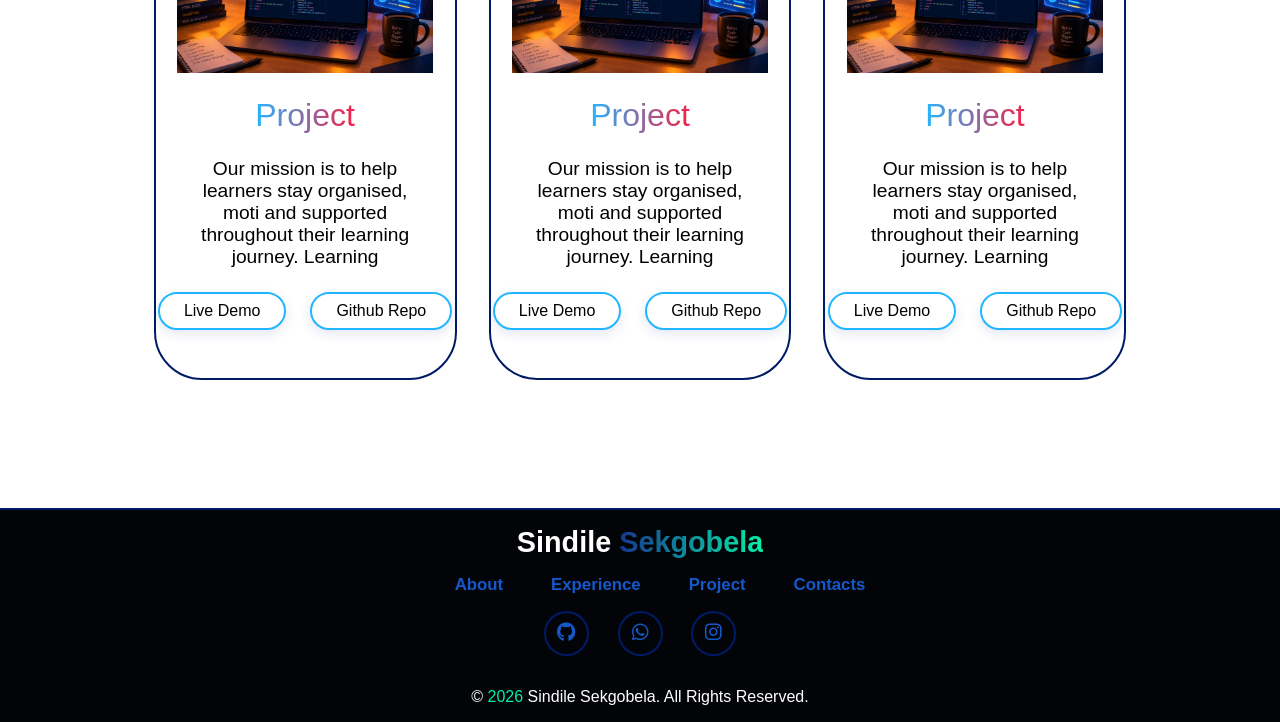
==== commit 06d23fa2: "first project" ====
--- a/html/index.html
+++ b/html/index.html
@@ -96,7 +96,7 @@
       <div class="project-card">
 
         <img src="../img/Learning Hub.png" alt="Learning Hub" >
-        <h3>Project</h3>
+        <h3>Landing Page</h3>
         <p>Our mission is to help learners stay organised, moti and supported throughout their learning journey. Learning</p>
         <div class="btn-group">
           <div class="btn" data-url="https://example.com">Live Demo</div>
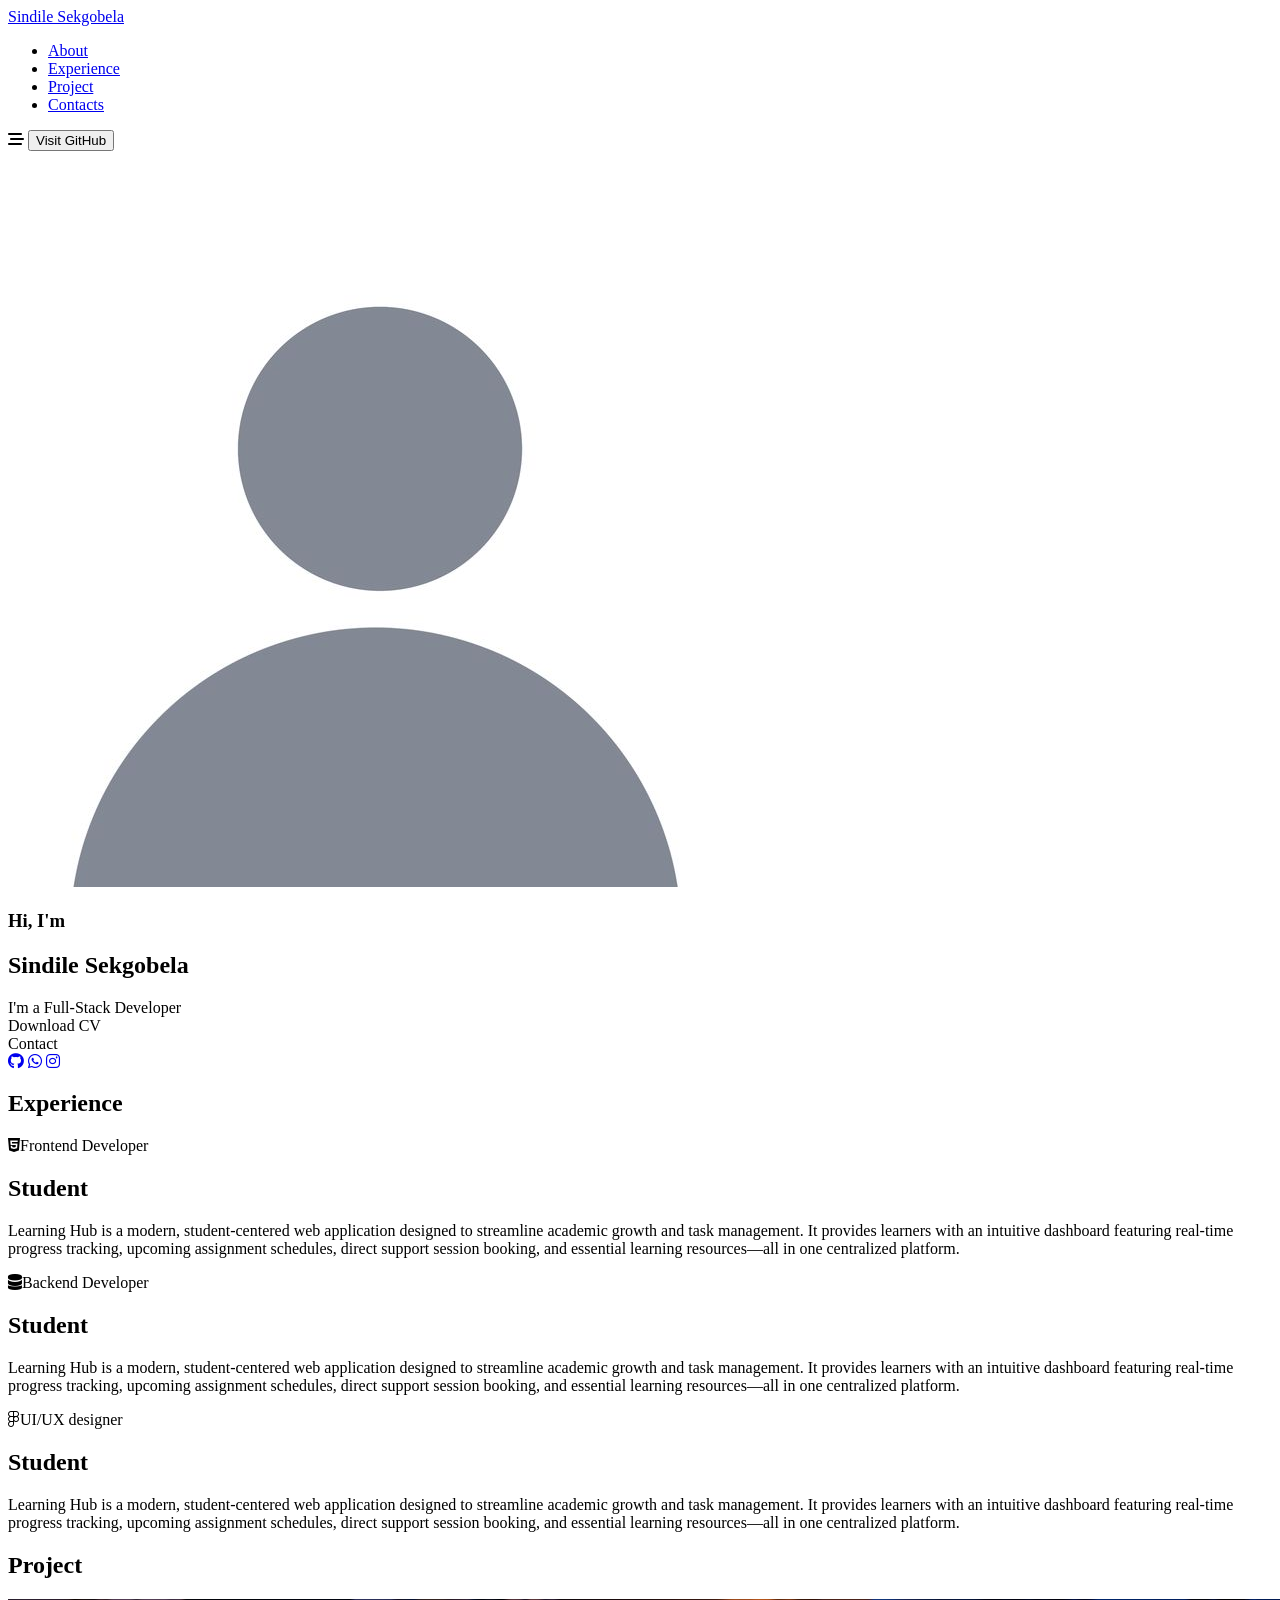
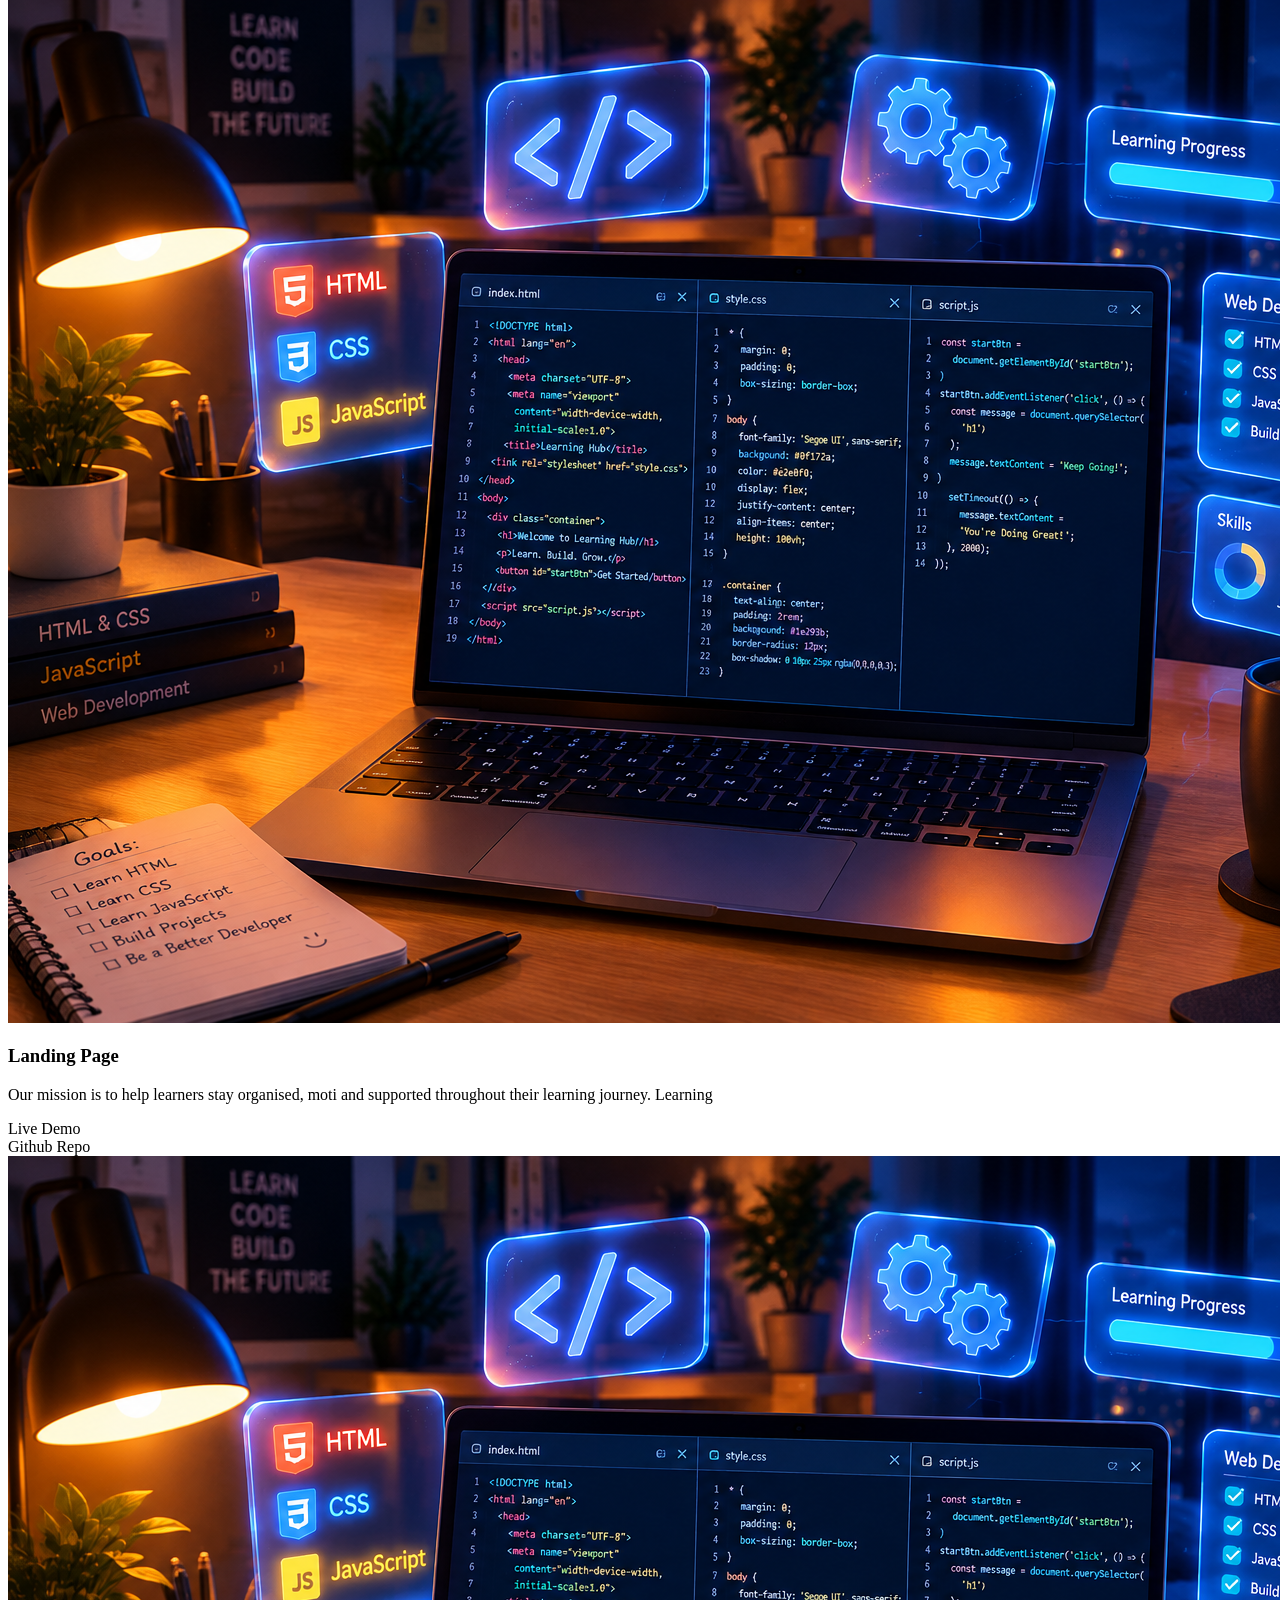
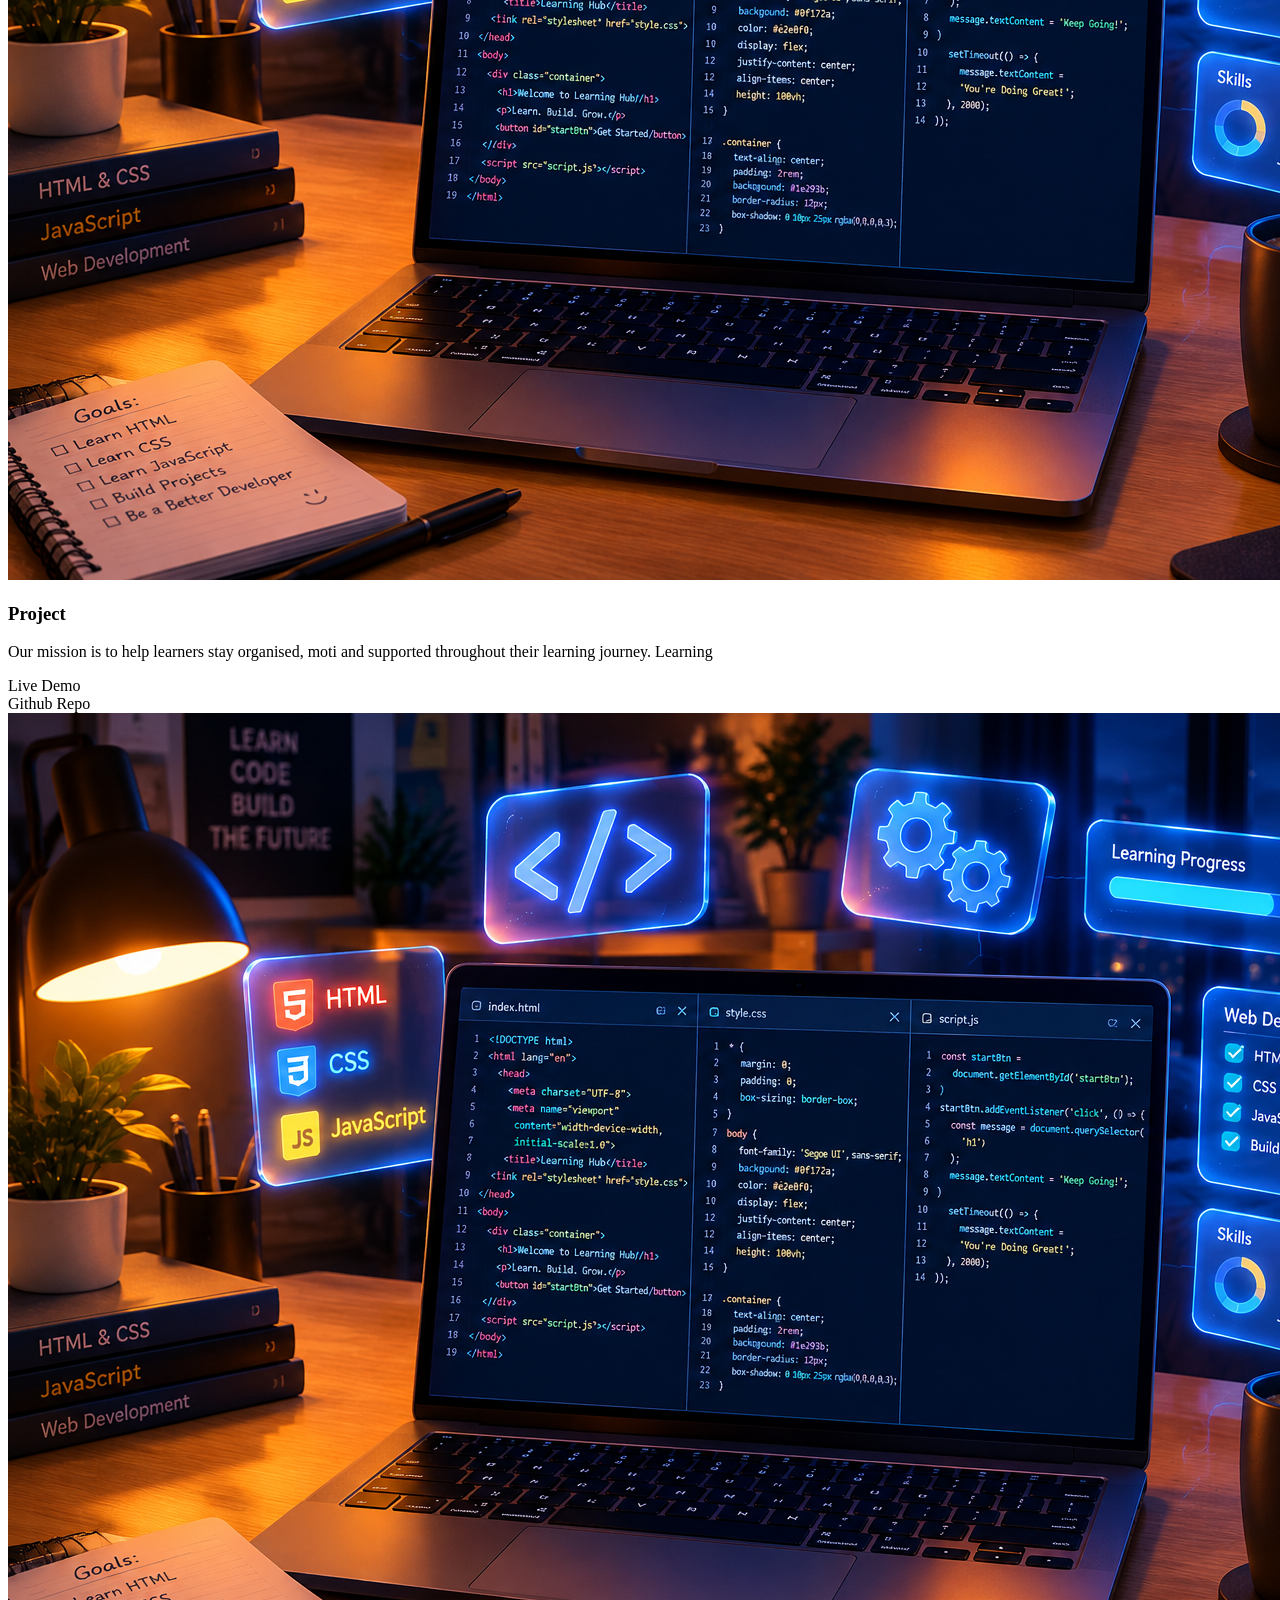
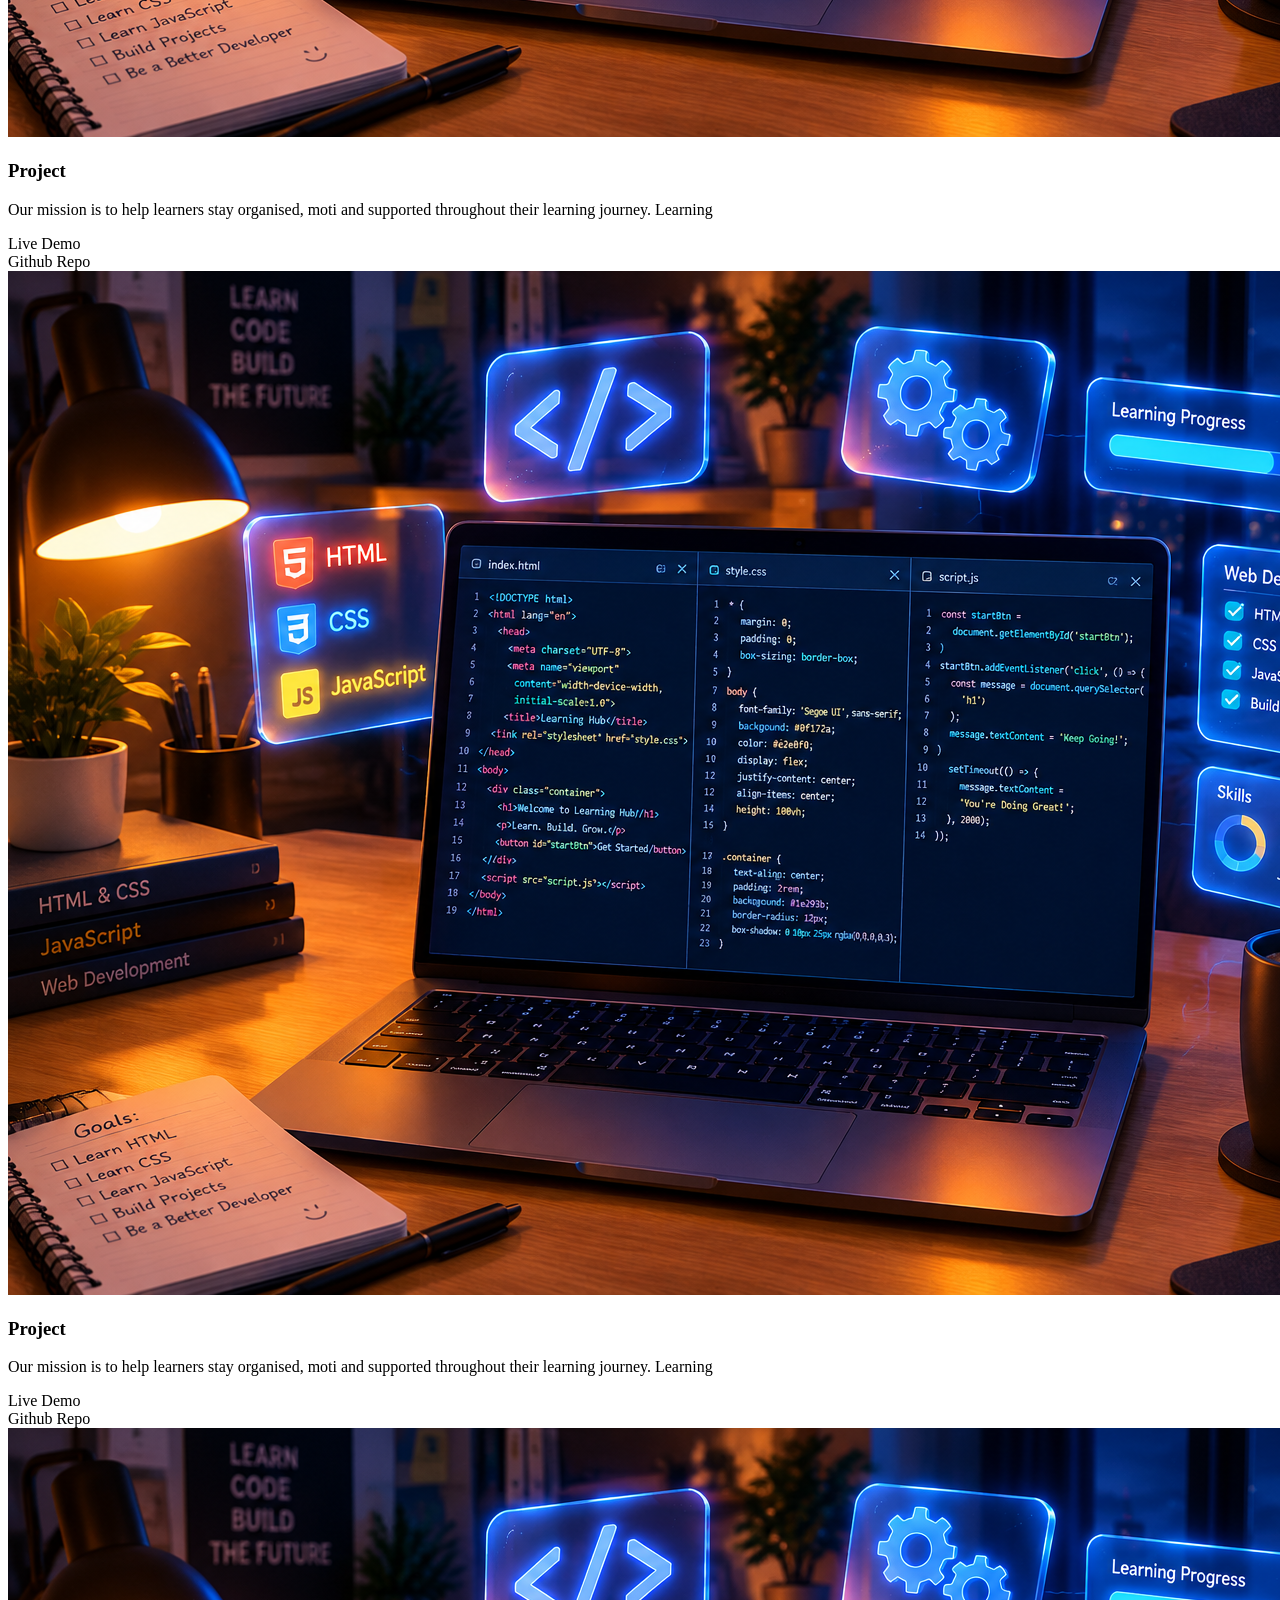
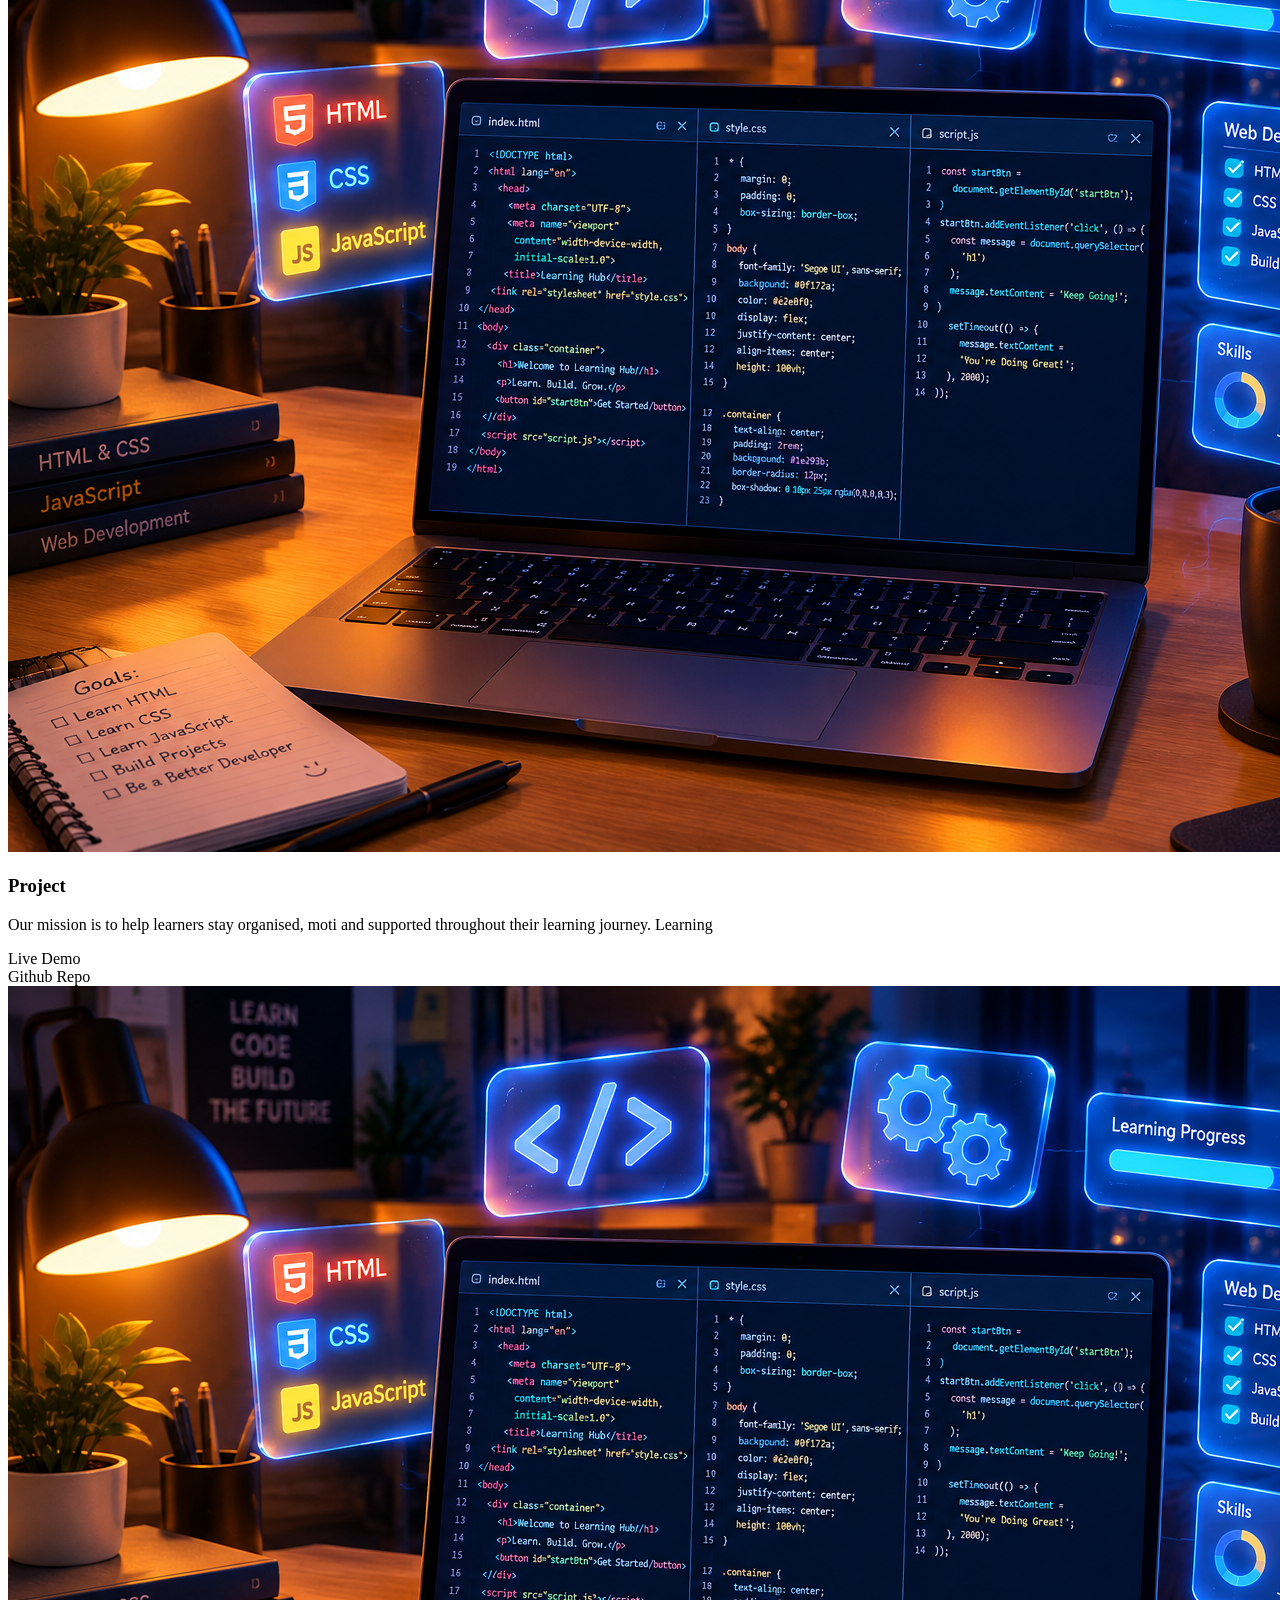
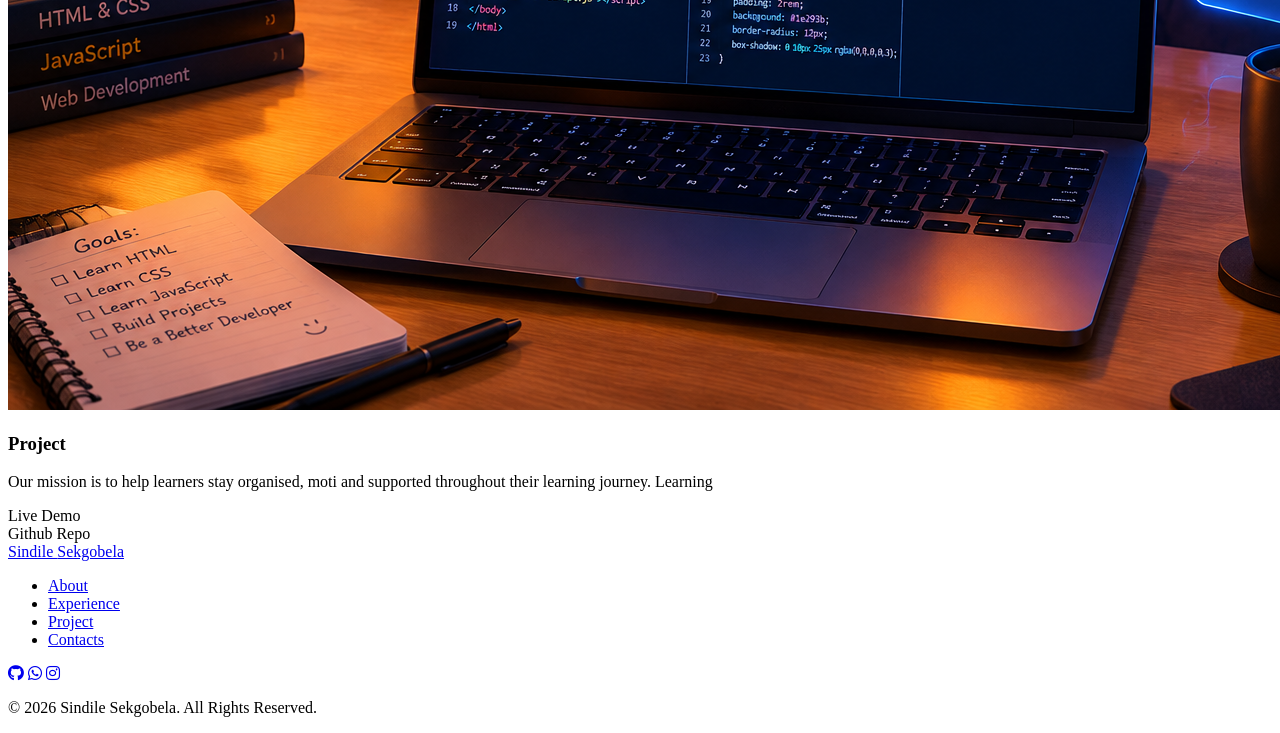
==== commit 4c64b667: "test" ====
--- a/html/index.html
+++ b/html/index.html
@@ -99,7 +99,7 @@
         <h3>Landing Page</h3>
         <p>Our mission is to help learners stay organised, moti and supported throughout their learning journey. Learning</p>
         <div class="btn-group">
-          <div class="btn" data-url="https://example.com">Live Demo</div>
+          <div class="btn" data-url="http://127.0.0.1:5500/html/landing_page.html">Live Demo</div>
           <div class="btn" data-url="https://github.com/Sindile10">Github Repo</div>
         </div>
       </div>
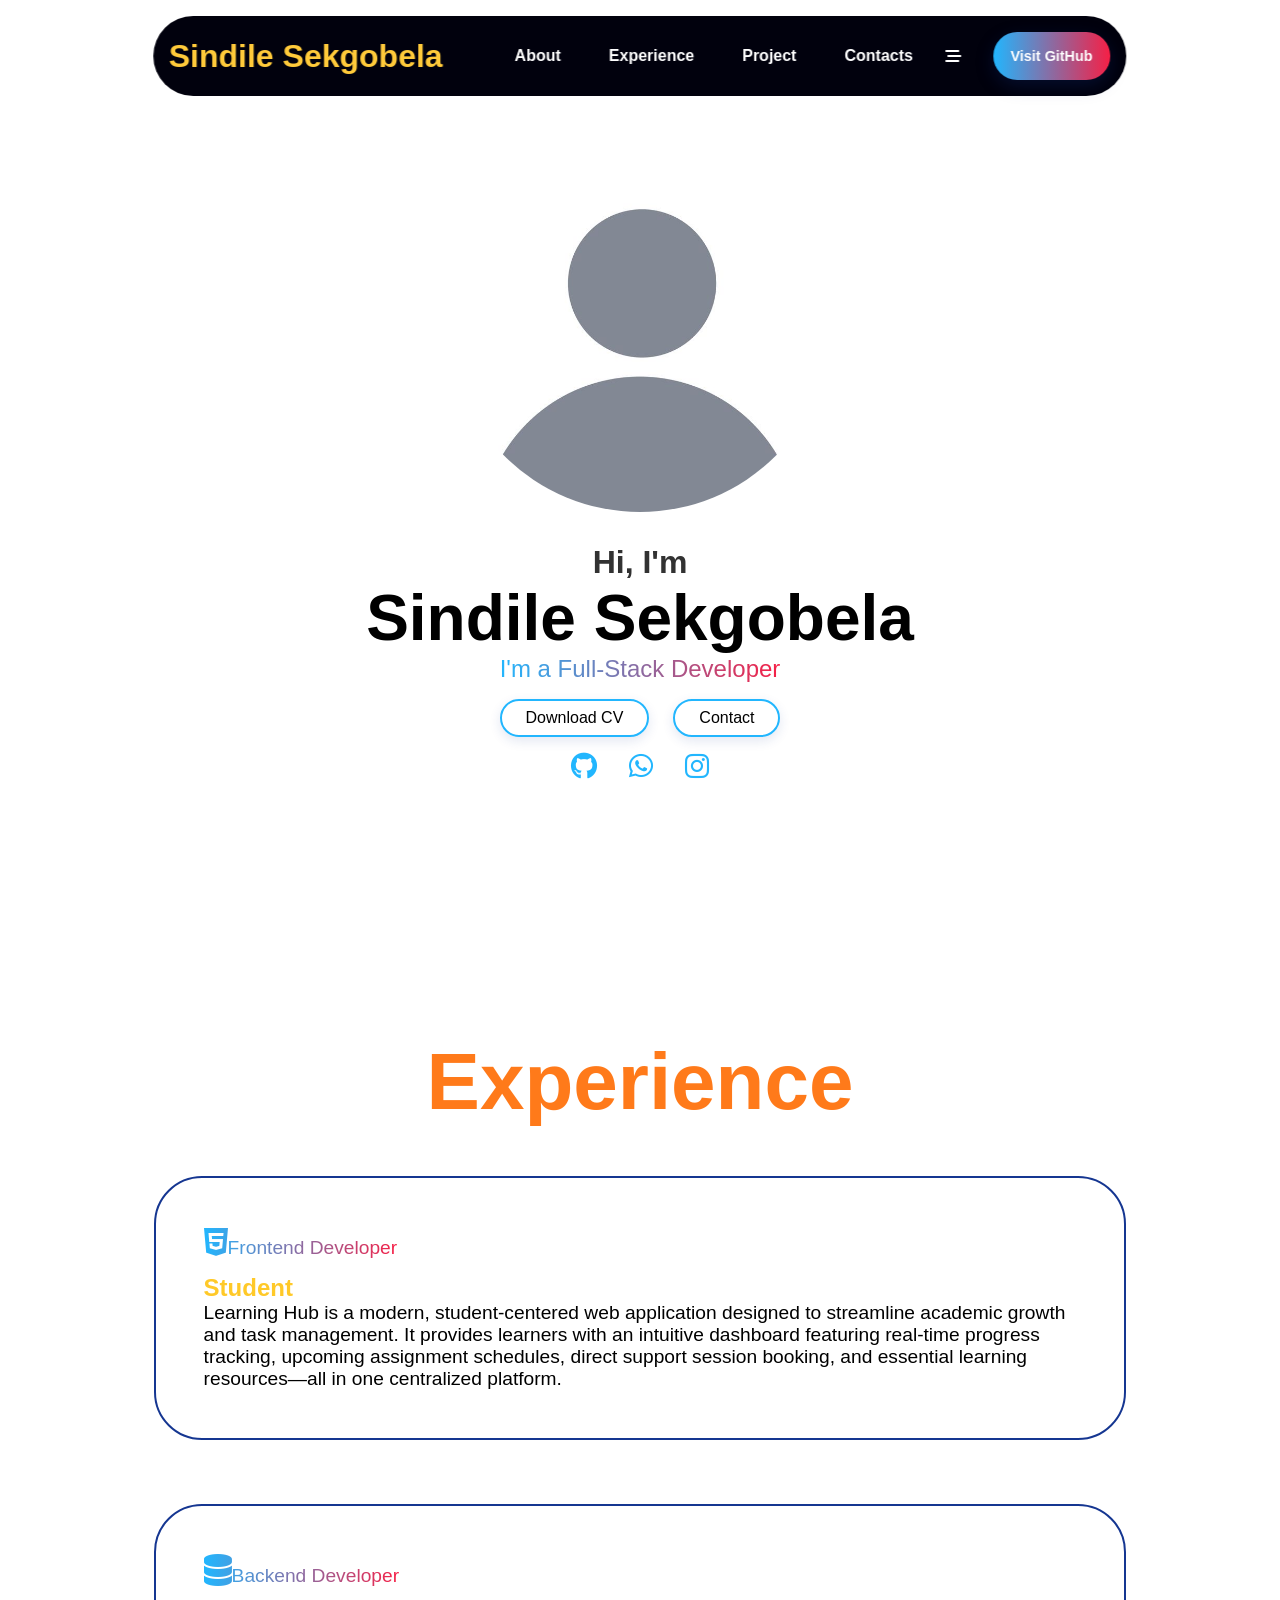
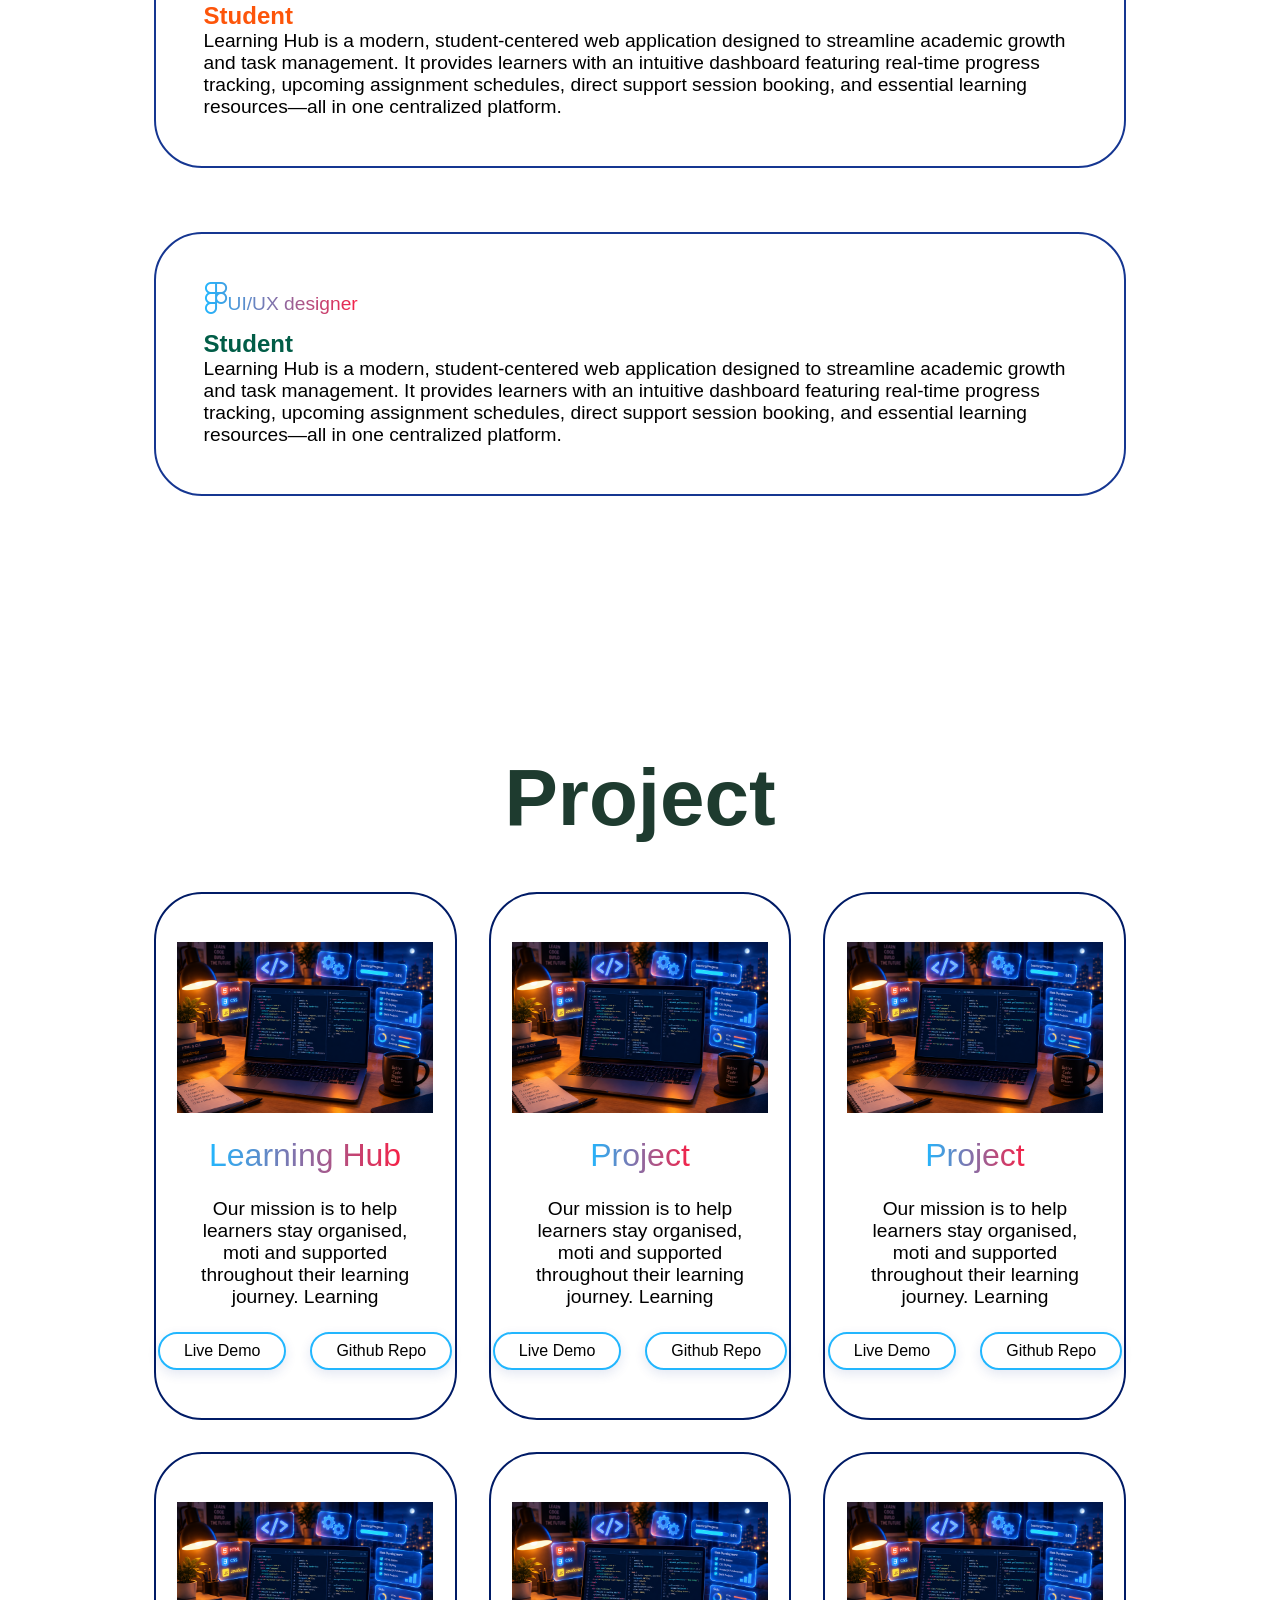
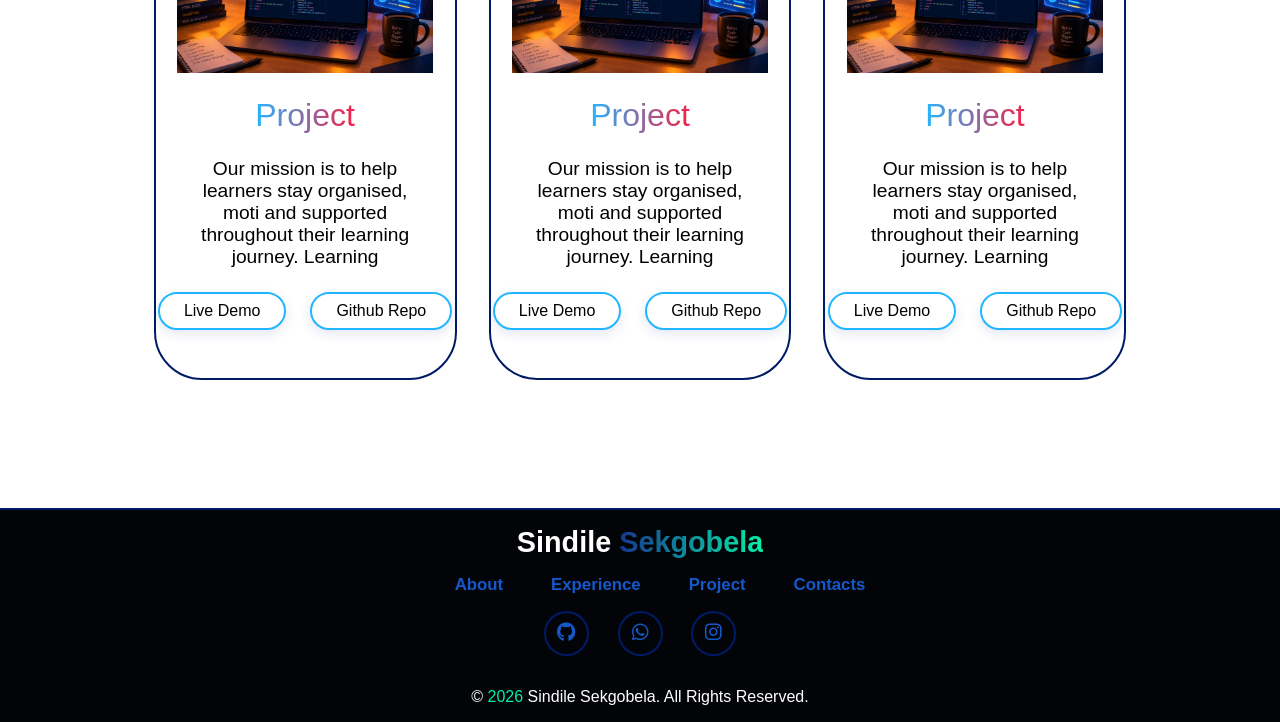
==== commit 58328a8f: "First project" ====
--- a/html/index.html
+++ b/html/index.html
@@ -96,10 +96,10 @@
       <div class="project-card">
 
         <img src="../img/Learning Hub.png" alt="Learning Hub" >
-        <h3>Landing Page</h3>
+        <h3>Learning Hub</h3>
         <p>Our mission is to help learners stay organised, moti and supported throughout their learning journey. Learning</p>
         <div class="btn-group">
-          <div class="btn" data-url="http://127.0.0.1:5500/html/landing_page.html">Live Demo</div>
+          <div class="btn" data-url="https://sindile10.github.io/Learner-Support-Portal/">Live Demo</div>
           <div class="btn" data-url="https://github.com/Sindile10">Github Repo</div>
         </div>
       </div>
--- a/css/index.css
+++ b/css/index.css
@@ -0,0 +1,469 @@
+/* Original Styles preserved exactly */
+*{
+margin: 0;
+padding: auto;
+box-sizing: border-box;
+font-family: 'Segoe UI', Tahoma, Geneva, Verdana, sans-serif;
+text-decoration: none;
+scroll-behavior: smooth;
+list-style: none;
+}
+body {
+min-height: 100vh;
+display: flex;
+flex-direction: column;
+background-color: white;
+}
+main {
+flex: 1;
+}
+h1 {
+  color: #000000;
+}
+
+header {
+position: fixed;
+top: 1rem;
+left: 50%;
+transform: translateX(-50%);
+display: flex;
+align-items: center;
+gap: 5rem;
+justify-content: center;
+background-color: #01010d;
+backdrop-filter: blur(8px);
+color: #ffffff;
+padding: 0.5rem 1.5rem;
+border-radius: 2.5rem;
+height: 5rem;
+z-index: 1000;
+}
+.logo {
+color: #ffca3a;
+font-size: 2rem;
+font-weight: 800;
+transition: 0.3s ease-in-out;
+text-wrap: nowrap;
+}
+.logo:hover{
+transform: scale(1.1);
+}
+.nav-links {
+display: flex;
+gap: 3rem;
+}
+
+li a{
+position: relative;
+color: #ffffff;
+font-weight: 700;
+}
+li a::before {
+position: absolute;
+content: '';
+width: 0;
+left: 0;
+height: 5px;
+top: 25px;
+border-radius: 1rem;
+transition: 0.3s ease-in-out;
+background: linear-gradient(to right,#22b6fe, #f62046);
+}
+li a:hover::before{
+width: 100%;
+}
+
+.nav-links :hover{
+  color: #22b6fe;
+transform: translateY(-1px);
+}
+.visit-btn {
+padding: 1rem 1.1rem;
+border-radius: 2rem;
+border: none;
+font-weight: 700;
+font-size: 0.9rem;
+color: #ffffff;
+cursor: pointer;
+text-wrap: nowrap;
+transition: transform 0.2s ease, box-shadow 0.2s ease, filter 0.2s ease;
+background: linear-gradient(to right,#22b6fe, #f62046);
+box-shadow: 0 6px 18px rgba(21, 54, 145, 0.25);
+}
+.visit-btn:hover{
+background: linear-gradient(to right,#f62046, #22b6fe);
+transform: scale(1.01);
+filter: brightness(1.1);
+}
+.visit-btn:active,
+.btn:active {
+transform: scale(0.96);
+}
+.visit-btn:focus-visible,
+.btn:focus-visible {
+outline: 3px solid rgba(6, 240, 170, 0.8);
+outline-offset: 2px;
+}
+section {
+min-height: 100vh;
+padding: 8rem 12%;
+width: 100%;
+position: relative;
+}
+.about {
+display: flex;
+align-items: center;
+justify-content: center;
+}
+.about .about-container {
+display: flex;
+align-items: center;
+justify-content: center;
+gap: 10rem;
+}
+.about img{
+width: 30vw;
+border-radius: 50%;
+}
+.info-box {
+display: flex;
+flex-direction: column;
+text-align: center;
+align-items: center;
+justify-content: center;
+gap: 1rem;
+}
+.info-box h3 {
+font-size: 2rem;
+font-weight: 600;
+opacity: 0.8;
+}
+.info-box h1{
+font-size: 4rem;
+font-weight: 700;
+}
+.info-box span {
+font-size: 1.5rem;
+background: linear-gradient(to right,#22b6fe, #f62046);
+background-clip: text;
+-webkit-background-clip: text;
+color: transparent;
+}
+.btn-group {
+display: flex;
+gap: 1.5rem;
+}
+.btn {
+border-radius: 3rem;
+padding: 0.5rem 1.5rem;
+border: 2px solid #22b6fe;
+cursor: pointer;
+font-weight: 500;
+text-wrap: nowrap;
+transition: transform 0.2s ease, background 0.2s ease, color 0.2s ease, box-shadow 0.2s ease;
+box-shadow: 0 4px 12px rgba(21, 54, 145, 0.12);
+}
+.btn:hover{
+background: #f62046;
+color: #ffffff;
+transform: translateY(-2px);
+}
+.btn:active {
+transform: scale(1.1);
+}
+.socials {
+display: flex;
+gap: 2rem;
+}
+
+.social-icon,
+.social-link {
+  display: inline-flex;
+  align-items: center;
+  justify-content: center;
+  text-decoration: none;
+  cursor: pointer;
+  transition: all 0.3s ease-in-out;
+}
+
+.socials i {
+font-size: 1.7rem;
+transition: ease-in-out;
+cursor: pointer;
+color: #22b6fe;
+}
+.socials a:hover i,
+.footer-socials a:hover i {
+transform: scale(1.2);
+color: #f62046;
+}
+.socials a:active,
+.footer-socials a:active {
+transform: scale(0.92);
+}
+.section-title {
+text-align: center;
+margin-bottom: 3rem;
+background-color: #ff7a1a;
+background-clip: text;
+-webkit-background-clip: text;
+color: transparent;
+font-weight: 900;
+font-size: 5rem;
+}
+.experience-info {
+display: flex;
+align-items: center;
+justify-content: center;
+gap: 4rem;
+}
+.grid {
+display: grid;
+grid-template-columns: repeat(2,1fr);
+gap: 2rem;
+}
+.grid-card {
+border: 2px solid #153691;
+border-radius: 3rem;
+padding: 3rem;
+display: flex;
+flex-direction: column;
+align-items: baseline;
+justify-content: left;
+cursor: pointer;
+transition: ease-in-out;
+}
+.grid-card:hover {
+transform: scale(1.05);
+background-color: #22b5fe96;
+color: white;
+}
+.grid-card i {
+font-size: 2rem;
+margin-bottom: 1rem;
+}
+.grid-card span {
+font-size: 1.2rem;
+font-weight: 500;
+background: linear-gradient(to right,#22b6fe, #f62046);
+background-clip: text;
+-webkit-background-clip: text;
+color: transparent;
+}
+::-webkit-scrollbar{
+width: 20px;
+}
+::-webkit-scrollbar-track {
+background-color: white;
+}
+::-webkit-scrollbar-thumb{
+background: linear-gradient(to bottom,#153691, #06f0aa);
+border-radius: 3rem;
+}
+.project-grid {
+display: grid;
+grid-template-columns: repeat(auto-fit, minmax(300px,1fr));
+gap: 2rem;
+}
+.project-card {
+padding: 3rem 2rem;
+display: flex;
+flex-direction: column;
+align-items: center;
+justify-content: center;
+text-align: center;
+gap: 1.5rem;
+border: 2px solid #001b66;
+border-radius: 3rem;
+cursor: pointer;
+transition: 0.3s ease-in-out;
+}
+.project-card:hover {
+background-color: #22b5fe96;
+color: white;
+transform: translateY(-10px) scale(1.03);
+}
+.project-card h3 {
+font-size: 1.2rem;
+font-weight: 500;
+background: linear-gradient(to right,#22b6fe, #f62046);
+background-clip: text;
+-webkit-background-clip: text;
+color: transparent;
+}
+.project-card img {
+width: 20vw;
+}
+.project-card h3 {
+font-size: 2rem;
+font-weight: 500;
+}
+
+.footer {
+width: 100%;
+background-color: #030407;
+border-top: 2px solid #001b66;
+padding: 1rem 2rem 1rem;
+display: flex;
+flex-direction: column;
+align-items: center;
+justify-content: center;
+text-align: center;
+margin-top: auto;
+}
+.footer-container {
+max-width: 800px;
+width: 100%;
+display: flex;
+flex-direction: column;
+align-items: center;
+gap: 1rem;
+text-align: center;
+justify-content: center;
+}
+.footer-logo {
+font-size: 1.8rem;
+font-weight: 700;
+color: #ffffff;
+transition: 0.3s ease;
+}
+.footer-logo span {
+background: linear-gradient(to right, #153691, #06f0aa);
+background-clip: text;
+-webkit-background-clip: text;
+color: transparent;
+}
+.footer-links {
+display: flex;
+justify-content: center;
+align-items: center;
+gap: 3rem;
+flex-wrap: wrap;
+}
+.footer-links a {
+color: #1558c9;
+font-weight: 600;
+transition: 0.3s ease-in-out;
+font-size: 1.05rem;
+}
+.footer-links a:hover {
+color: #06f0aa;
+transform: translateY(-2px);
+}
+.footer-links a:active {
+transform: scale(0.96);
+}
+.footer-socials {
+display: flex;
+justify-content: center;
+gap: 1.8rem;
+}
+.footer-socials a {
+width: 45px;
+height: 45px;
+border-radius: 50%;
+border: 2px solid #001b66;
+display: flex;
+align-items: center;
+justify-content: center;
+color: #1558c9;
+font-size: 1.2rem;
+transition: all 0.3s ease-in-out;
+background: rgba(3, 4, 7, 0.6);
+cursor: pointer;
+}
+.footer-socials a:hover {
+background: linear-gradient(to right, #153691, #06f0aa);
+color: #ffffff;
+border-color: #06f0aa;
+transform: translateY(-5px) scale(1.1);
+box-shadow: 0 5px 15px rgba(6, 240, 170, 0.2);
+}
+.footer-socials a:active {
+transform: scale(0.9) translateY(0);
+box-shadow: 0 2px 8px rgba(6, 240, 170, 0.25);
+}
+
+.footer-copyright {
+color: #ffffff;
+font-size: 1rem;
+font-weight: 400;
+}
+.footer-copyright span {
+color: #06f0aa;
+}
+
+@media (max-width: 1280px) {
+  header {
+    padding: 1rem;
+    gap: 2rem;
+  }
+  .about .about-container {
+    flex-direction: column;
+    gap: 2rem;
+  }
+  .experience-info {
+    flex-direction: column;
+  }
+  .input-box input {
+    padding: 2rem 5rem;
+  }
+  .input-box input::placeholder {
+    font-size: 0.9rem;
+  }
+  .input-box i {
+    font-size: 2.5rem;
+  }
+}
+
+  @media (max-width: 768px) {
+    .about img {
+      width: 50vw;
+    }
+    .info-box h1 {
+      font-size: 3rem;
+    }
+    .info-box span {
+      font-size: 1.2rem;
+    }
+    .section-title {
+      font-size: 3rem;
+    }
+    
+}
+
+.section-title {
+  background-color: #ff7a1a;
+  background-clip: text;
+-webkit-background-clip: text;
+color: transparent;
+font-weight: 900;
+font-size: 5rem;
+}
+
+.projects h2 {
+  background-color: #1e3b2f;
+  background-clip: text;
+-webkit-background-clip: text;
+color: transparent;
+font-weight: 900;
+font-size: 5rem;
+}
+
+p {
+  font-weight: 500;
+  font-size: 1.2rem;
+}
+
+.student {
+  color: #ffc928;
+  font-weight: 800;
+}
+.student1 {
+  color: #fd550a;
+   font-weight: 800;
+}
+.student2 {
+  color: #015d47;
+   font-weight: 800;
+}
